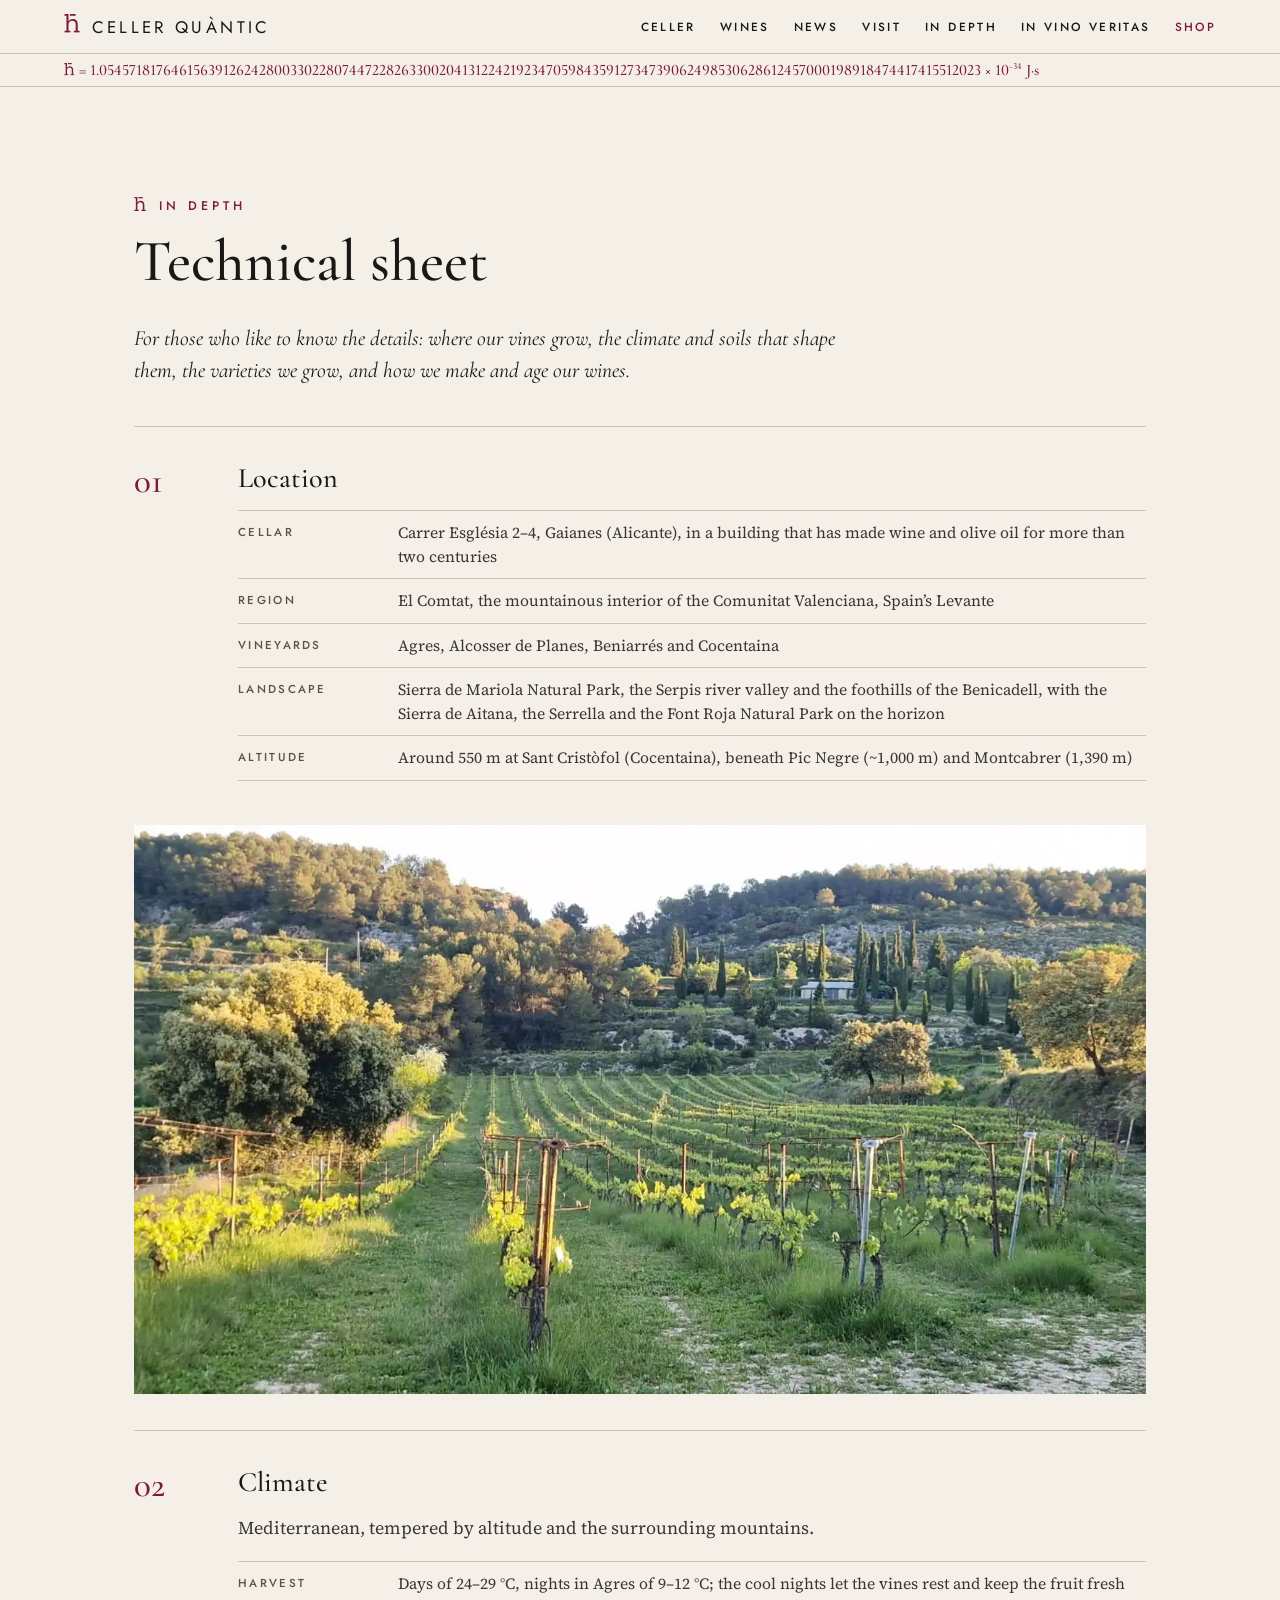
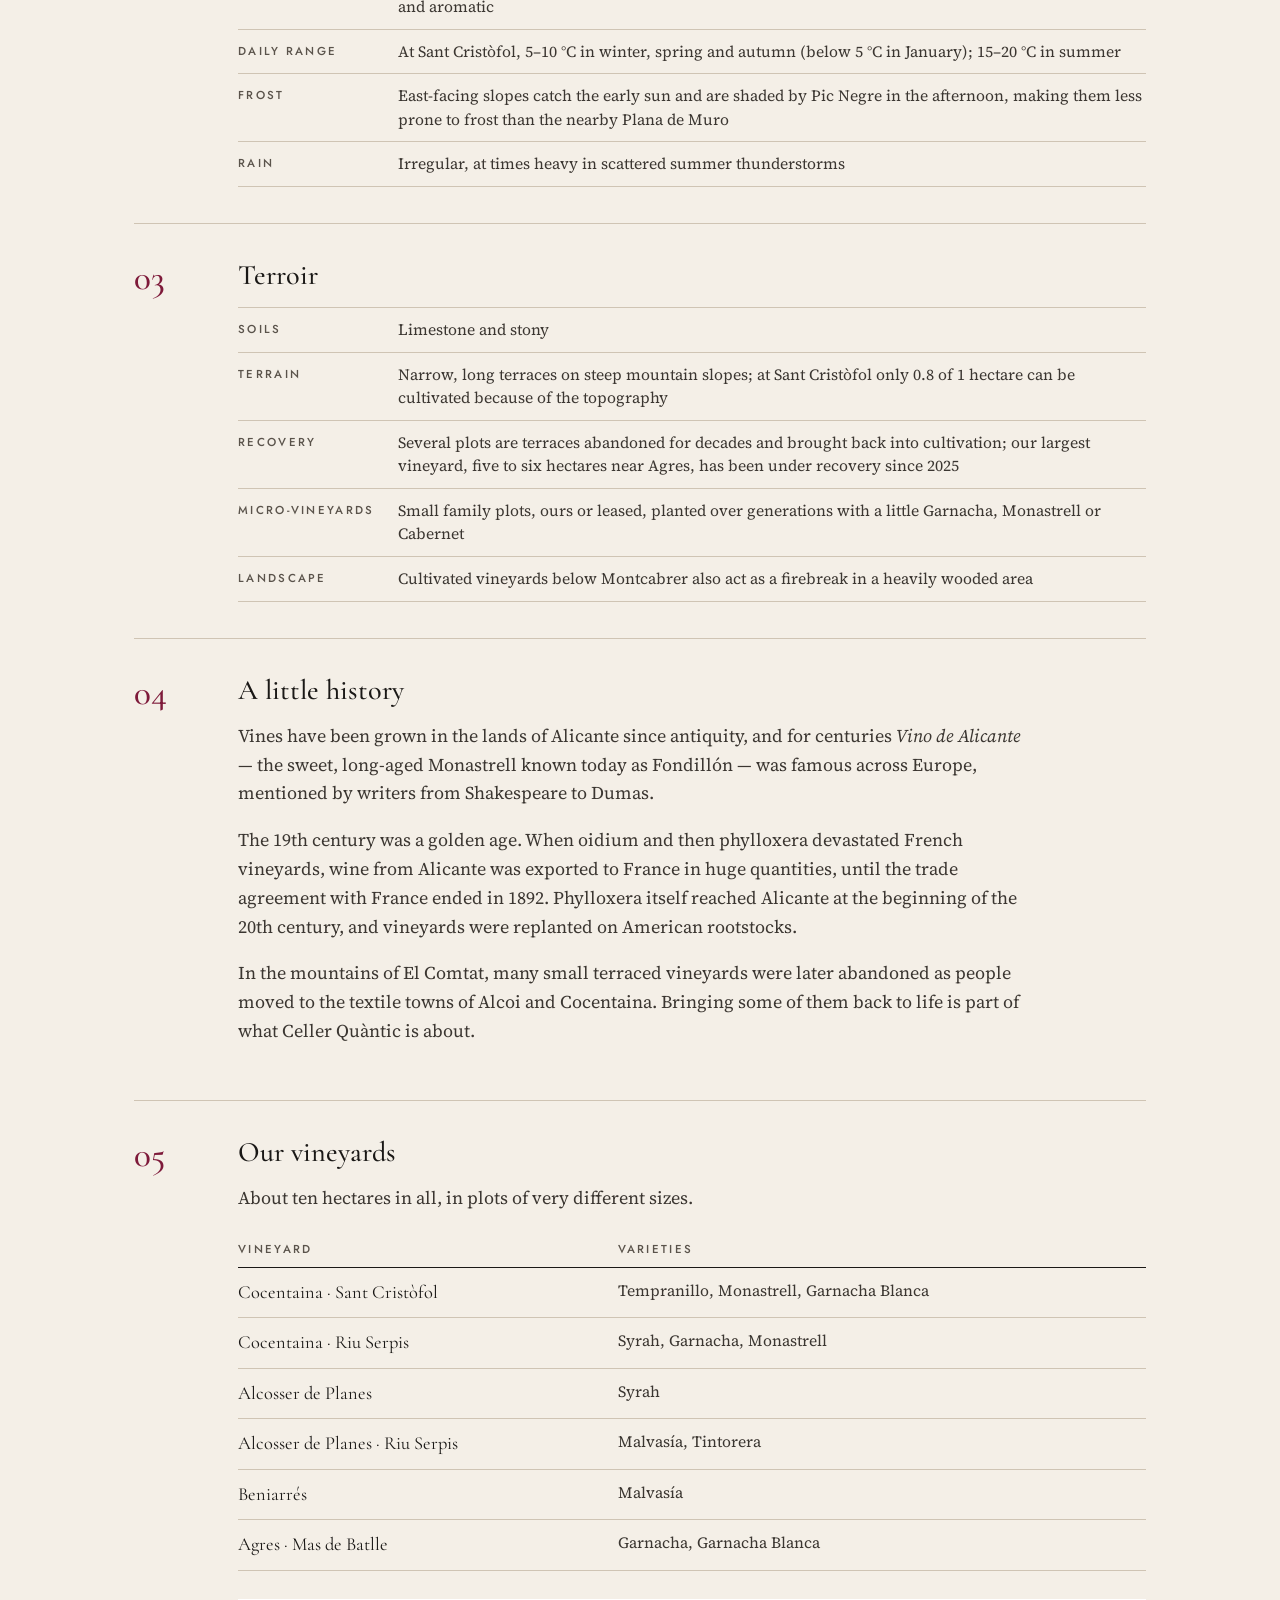
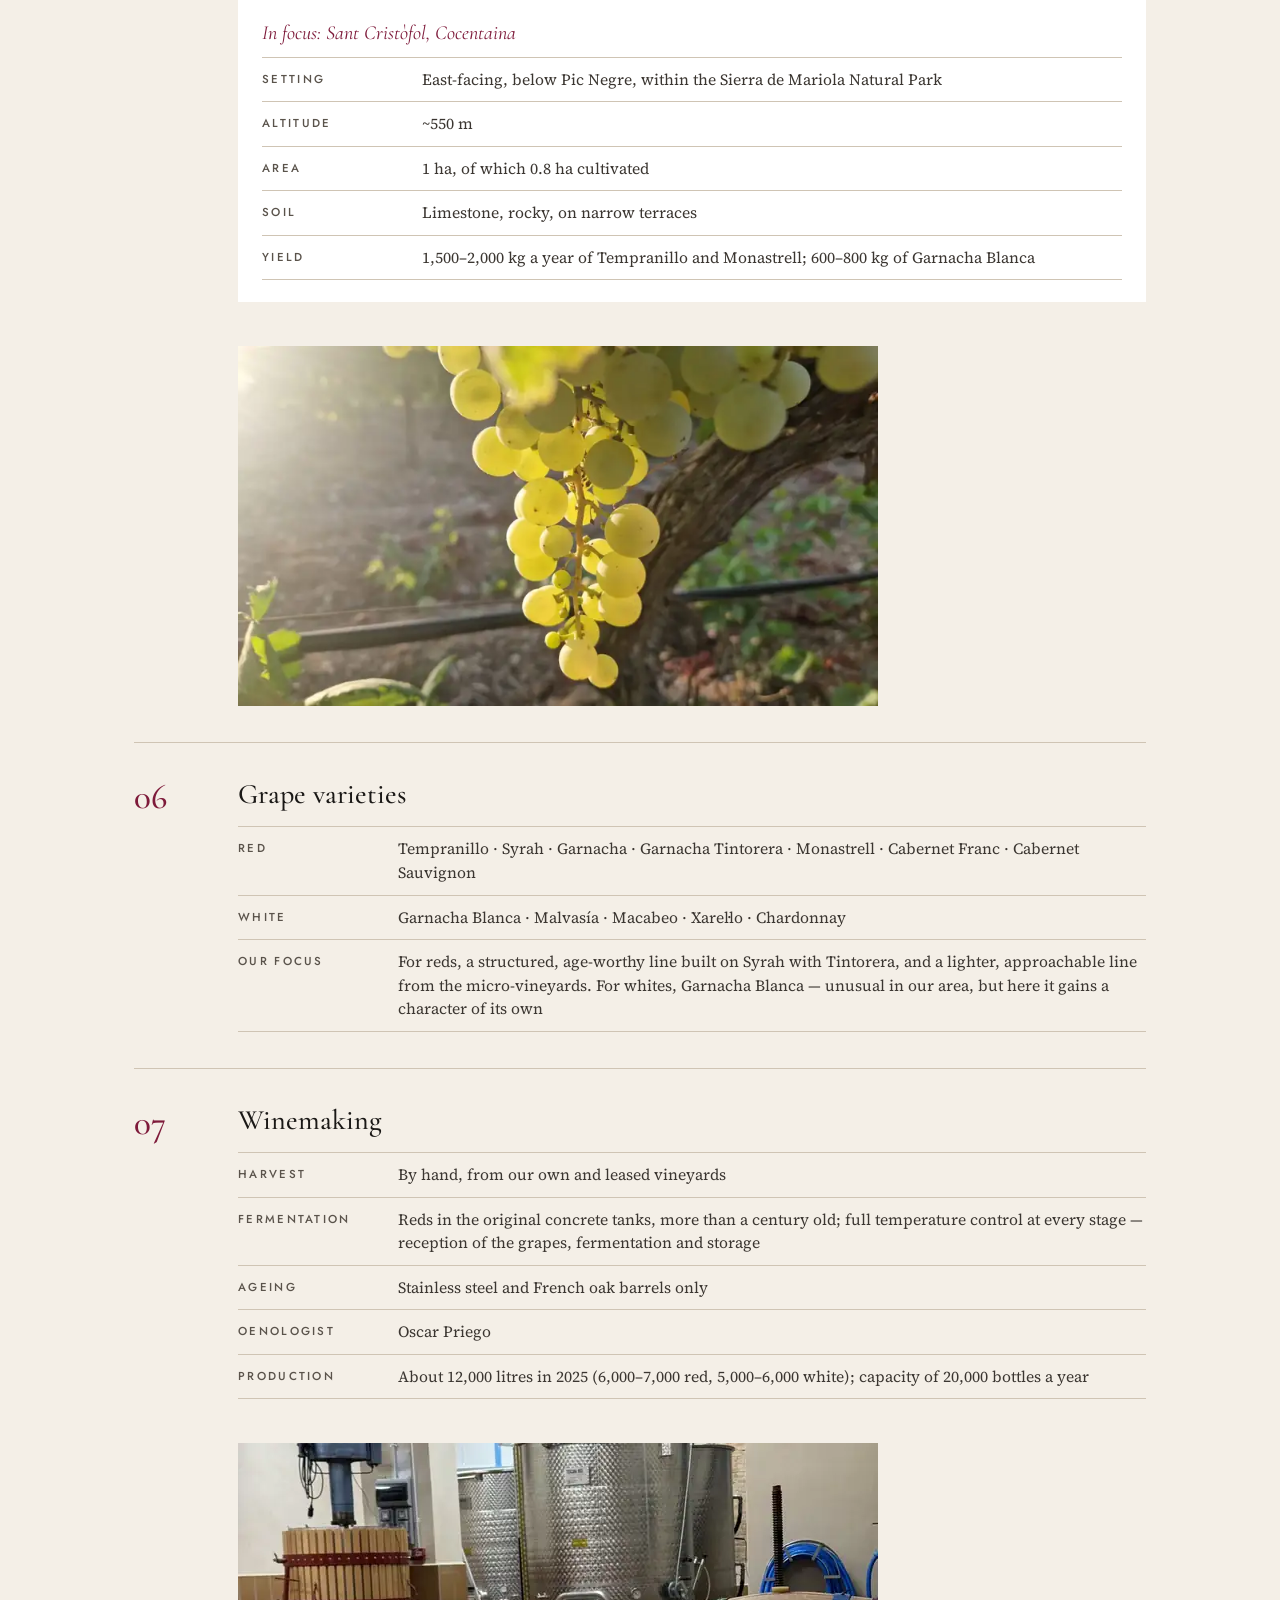
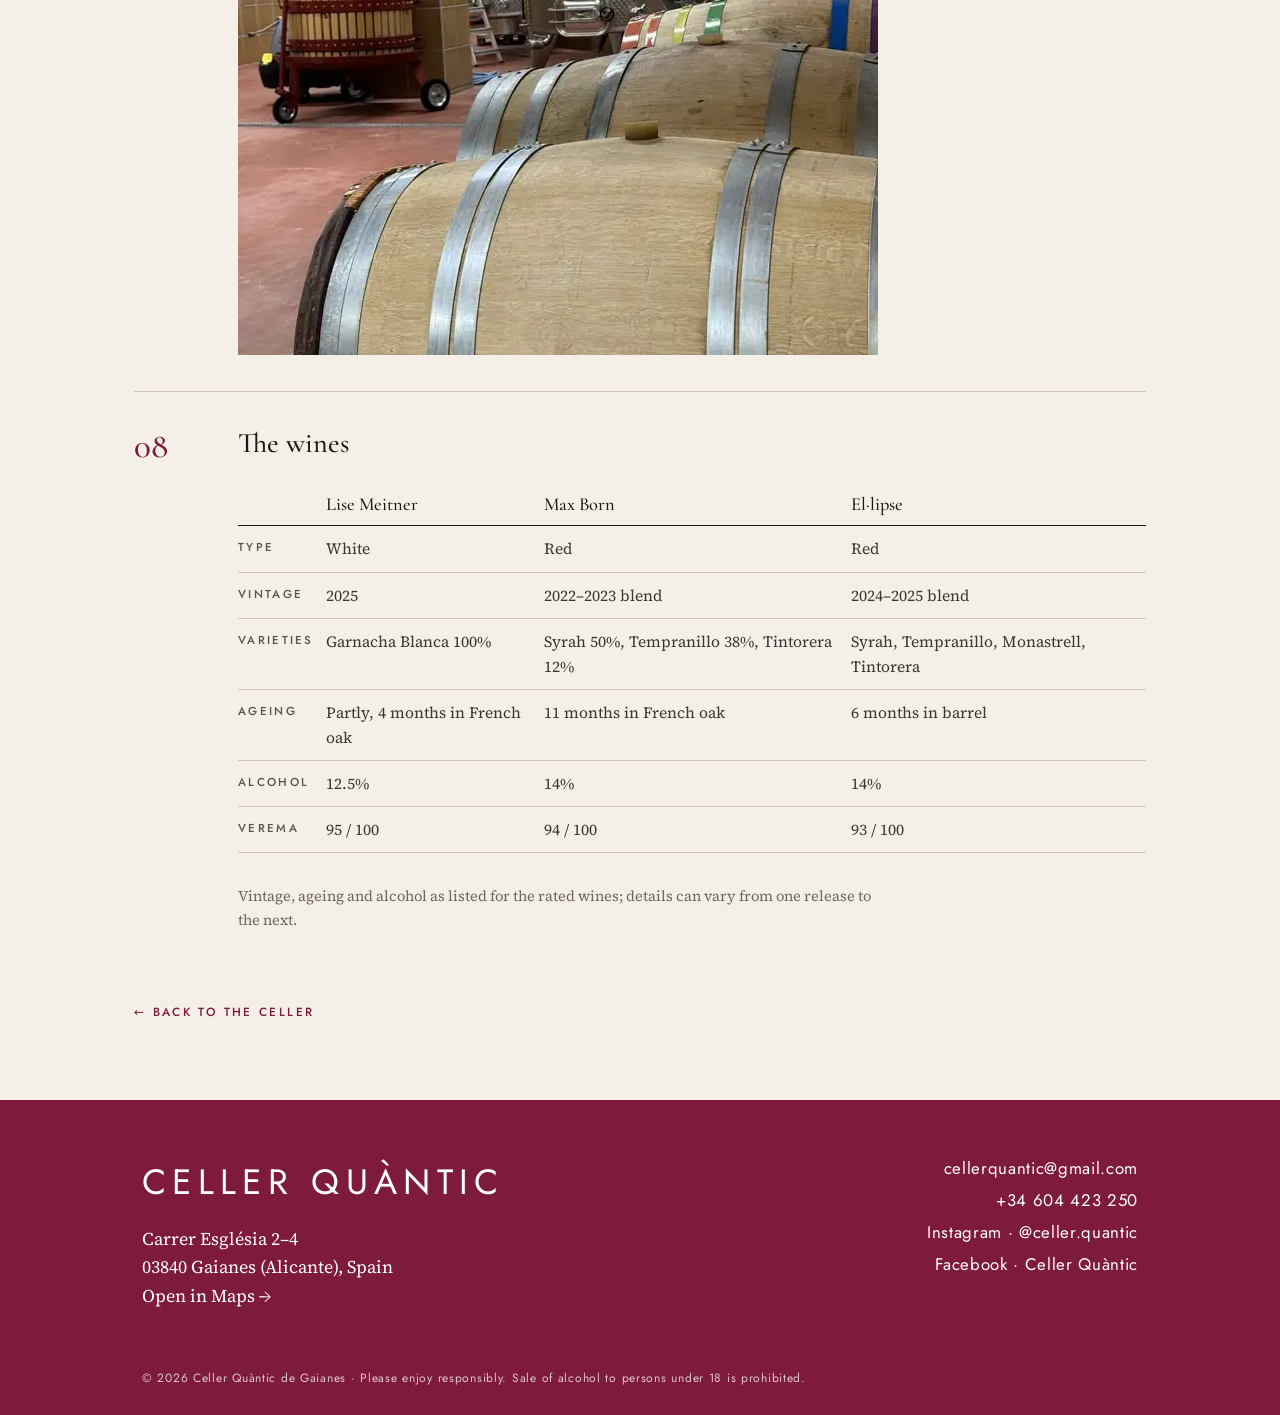
==== indepth.html @ e99b22aa "Add In depth technical sheet page Location, climate, terroir, history, vineyards, grape varieties, w" ====
<!DOCTYPE html>
<html lang="en">
<head>
<meta charset="utf-8">
<meta name="viewport" content="width=device-width, initial-scale=1">
<title>In depth · Celler Quàntic</title>
<meta name="description" content="Technical sheet of Celler Quàntic de Gaianes: location, climate, terroir, history, vineyards, grape varieties, winemaking and wine specifications.">
<meta property="og:title" content="Celler Quàntic · Gaianes">
<meta property="og:description" content="Where good wine meets quantum weirdness.">
<meta property="og:image" content="https://arturekert.github.io/cellerquantic/img/og.jpg">
<link rel="icon" href="data:image/svg+xml,<svg xmlns='http://www.w3.org/2000/svg' viewBox='-4 -4 48 55'><path fill='%237E1A3A' d='m39.55,42.42v4.26h-14.72v-4.26h4.65v-17.24c0-4.91-3.55-8.07-8.65-8.07s-9.43,3.87-9.43,9.1v16.21h4.65v4.26H1.33v-4.26h4.91V4.26H1.33V0h10.01v18.85c2-3.68,5.940-6.58,10.85-6.58,7.36,0,12.46,4.91,12.46,12.33v17.82h4.91Z'/><rect fill='%237E1A3A' x='14.94' width='14.52' height='4.31'/></svg>">
<link rel="preconnect" href="https://fonts.googleapis.com">
<link rel="preconnect" href="https://fonts.gstatic.com" crossorigin>
<link href="https://fonts.googleapis.com/css2?family=Cormorant+Garamond:ital,wght@0,500;1,400&family=Jost:wght@500&family=Source+Serif+4:ital@0;1&display=swap" rel="stylesheet">
<link rel="stylesheet" href="style.css?v=21">
</head>
<body>
<!-- ħ glyph, reused below with <use href="#hbar"> -->
<svg width="0" height="0" style="position:absolute" aria-hidden="true">
  <symbol id="hbar" viewBox="0 0 40 47"><path fill="currentColor" d="m39.55,42.42v4.26h-14.72v-4.26h4.65v-17.24c0-4.91-3.55-8.07-8.65-8.07s-9.43,3.87-9.43,9.1v16.21h4.65v4.26H1.33v-4.26h4.91V4.26H1.33V0h10.01v18.85c2-3.68,5.94-6.58,10.85-6.58,7.36,0,12.46,4.91,12.46,12.33v17.82h4.91Z"/><rect fill="currentColor" x="14.94" width="14.52" height="4.31"/></symbol>
</svg>

<header class="top">
<div class="nav">
  <a href="index.html" class="brand"><svg class="h"><use href="#hbar"/></svg>CELLER QUÀNTIC</a>
  <nav>
    <a href="index.html#celler">Celler</a>
    <a href="index.html#wines" class="m">Wines</a>
    <a href="news.html">News</a>
    <a href="index.html#visit" class="m">Visit</a>
    <a href="indepth.html">In depth</a>
    <a href="invinoveritas.html" class="m">In vino veritas</a>
    <a href="https://cellerquantic.com/en/tienda/" class="shop m">Shop</a>
  </nav>
</div>
<div class="constant" aria-hidden="true"><span class="sym"><svg class="h"><use href="#hbar"/></svg> =&nbsp;</span><span class="digits">1.054571817646156391262428003302280744722826330020413122421923470598435912734739062498530628612457000198918474417415512023</span><span class="unit">&nbsp;× 10<sup>−34</sup> J·s</span></div>
</header>

<main id="top">
  <section class="wrap page-head sheet">
    <p class="eyebrow"><svg class="h"><use href="#hbar"/></svg>In depth</p>
    <h2>Technical sheet</h2>
    <p class="intro">For those who like to know the details: where our vines grow, the climate and soils that shape them, the varieties we grow, and how we make and age our wines.</p>

    <div class="sheet-sec" id="location">
      <p class="sec-no">01</p>
      <div>
        <h3>Location</h3>
        <dl class="spec">
          <dt>Cellar</dt><dd>Carrer Església 2–4, Gaianes (Alicante), in a building that has made wine and olive oil for more than two centuries</dd>
          <dt>Region</dt><dd>El Comtat, the mountainous interior of the Comunitat Valenciana, Spain’s Levante</dd>
          <dt>Vineyards</dt><dd>Agres, Alcosser de Planes, Beniarrés and Cocentaina</dd>
          <dt>Landscape</dt><dd>Sierra de Mariola Natural Park, the Serpis river valley and the foothills of the Benicadell, with the Sierra de Aitana, the Serrella and the Font Roja Natural Park on the horizon</dd>
          <dt>Altitude</dt><dd>Around 550 m at Sant Cristòfol (Cocentaina), beneath Pic Negre (~1,000 m) and Montcabrer (1,390 m)</dd>
        </dl>
      </div>
    </div>
    <figure class="sheet-fig"><img src="img/terraces-1400.webp" srcset="img/terraces-800.webp 800w, img/terraces-1400.webp 1400w" sizes="(max-width:960px) 92vw, 1000px" width="1400" height="787" loading="lazy" decoding="async" alt="Terraced vineyard among holm oaks, pines and cypresses in El Comtat"></figure>

    <div class="sheet-sec" id="climate">
      <p class="sec-no">02</p>
      <div>
        <h3>Climate</h3>
        <p>Mediterranean, tempered by altitude and the surrounding mountains.</p>
        <dl class="spec">
          <dt>Harvest</dt><dd>Days of 24–29 °C, nights in Agres of 9–12 °C; the cool nights let the vines rest and keep the fruit fresh and aromatic</dd>
          <dt>Daily range</dt><dd>At Sant Cristòfol, 5–10 °C in winter, spring and autumn (below 5 °C in January); 15–20 °C in summer</dd>
          <dt>Frost</dt><dd>East-facing slopes catch the early sun and are shaded by Pic Negre in the afternoon, making them less prone to frost than the nearby Plana de Muro</dd>
          <dt>Rain</dt><dd>Irregular, at times heavy in scattered summer thunderstorms</dd>
        </dl>
      </div>
    </div>

    <div class="sheet-sec" id="terroir">
      <p class="sec-no">03</p>
      <div>
        <h3>Terroir</h3>
        <dl class="spec">
          <dt>Soils</dt><dd>Limestone and stony</dd>
          <dt>Terrain</dt><dd>Narrow, long terraces on steep mountain slopes; at Sant Cristòfol only 0.8 of 1 hectare can be cultivated because of the topography</dd>
          <dt>Recovery</dt><dd>Several plots are terraces abandoned for decades and brought back into cultivation; our largest vineyard, five to six hectares near Agres, has been under recovery since 2025</dd>
          <dt>Micro‑vineyards</dt><dd>Small family plots, ours or leased, planted over generations with a little Garnacha, Monastrell or Cabernet</dd>
          <dt>Landscape</dt><dd>Cultivated vineyards below Montcabrer also act as a firebreak in a heavily wooded area</dd>
        </dl>
      </div>
    </div>

    <div class="sheet-sec" id="history">
      <p class="sec-no">04</p>
      <div>
        <h3>A little history</h3>
        <p>Vines have been grown in the lands of Alicante since antiquity, and for centuries <em>Vino de Alicante</em> — the sweet, long‑aged Monastrell known today as Fondillón — was famous across Europe, mentioned by writers from Shakespeare to Dumas.</p>
        <p>The 19th century was a golden age. When oidium and then phylloxera devastated French vineyards, wine from Alicante was exported to France in huge quantities, until the trade agreement with France ended in 1892. Phylloxera itself reached Alicante at the beginning of the 20th century, and vineyards were replanted on American rootstocks.</p>
        <p>In the mountains of El Comtat, many small terraced vineyards were later abandoned as people moved to the textile towns of Alcoi and Cocentaina. Bringing some of them back to life is part of what Celler Quàntic is about.</p>
      </div>
    </div>

    <div class="sheet-sec" id="vineyards">
      <p class="sec-no">05</p>
      <div>
        <h3>Our vineyards</h3>
        <p>About ten hectares in all, in plots of very different sizes.</p>
        <table class="plots">
          <thead><tr><th>Vineyard</th><th>Varieties</th></tr></thead>
          <tbody>
            <tr><td>Cocentaina · Sant Cristòfol</td><td>Tempranillo, Monastrell, Garnacha Blanca</td></tr>
            <tr><td>Cocentaina · Riu Serpis</td><td>Syrah, Garnacha, Monastrell</td></tr>
            <tr><td>Alcosser de Planes</td><td>Syrah</td></tr>
            <tr><td>Alcosser de Planes · Riu Serpis</td><td>Malvasía, Tintorera</td></tr>
            <tr><td>Beniarrés</td><td>Malvasía</td></tr>
            <tr><td>Agres · Mas de Batlle</td><td>Garnacha, Garnacha Blanca</td></tr>
          </tbody>
        </table>
        <div class="plot-card">
          <p class="plot-name">In focus: Sant Cristòfol, Cocentaina</p>
          <dl class="spec">
            <dt>Setting</dt><dd>East‑facing, below Pic Negre, within the Sierra de Mariola Natural Park</dd>
            <dt>Altitude</dt><dd>~550 m</dd>
            <dt>Area</dt><dd>1 ha, of which 0.8 ha cultivated</dd>
            <dt>Soil</dt><dd>Limestone, rocky, on narrow terraces</dd>
            <dt>Yield</dt><dd>1,500–2,000 kg a year of Tempranillo and Monastrell; 600–800 kg of Garnacha Blanca</dd>
          </dl>
        </div>
      </div>
    </div>
    <figure class="sheet-fig narrow"><img src="img/garnacha-1200.webp" srcset="img/garnacha-800.webp 800w, img/garnacha-1200.webp 1200w" sizes="(max-width:960px) 92vw, 640px" width="1200" height="675" loading="lazy" decoding="async" alt="A backlit bunch of Garnacha Blanca grapes on an old vine"></figure>

    <div class="sheet-sec" id="grapes">
      <p class="sec-no">06</p>
      <div>
        <h3>Grape varieties</h3>
        <dl class="spec">
          <dt>Red</dt><dd>Tempranillo · Syrah · Garnacha · Garnacha Tintorera · Monastrell · Cabernet Franc · Cabernet Sauvignon</dd>
          <dt>White</dt><dd>Garnacha Blanca · Malvasía · Macabeo · Xarel·lo · Chardonnay</dd>
          <dt>Our focus</dt><dd>For reds, a structured, age‑worthy line built on Syrah with Tintorera, and a lighter, approachable line from the micro‑vineyards. For whites, Garnacha Blanca — unusual in our area, but here it gains a character of its own</dd>
        </dl>
      </div>
    </div>

    <div class="sheet-sec" id="winemaking">
      <p class="sec-no">07</p>
      <div>
        <h3>Winemaking</h3>
        <dl class="spec">
          <dt>Harvest</dt><dd>By hand, from our own and leased vineyards</dd>
          <dt>Fermentation</dt><dd>Reds in the original concrete tanks, more than a century old; full temperature control at every stage — reception of the grapes, fermentation and storage</dd>
          <dt>Ageing</dt><dd>Stainless steel and French oak barrels only</dd>
          <dt>Oenologist</dt><dd>Oscar Priego</dd>
          <dt>Production</dt><dd>About 12,000 litres in 2025 (6,000–7,000 red, 5,000–6,000 white); capacity of 20,000 bottles a year</dd>
        </dl>
      </div>
    </div>
    <figure class="sheet-fig narrow"><img src="img/barrels-1000.webp" srcset="img/barrels-640.webp 640w, img/barrels-1000.webp 1000w" sizes="(max-width:960px) 92vw, 640px" width="1000" height="800" loading="lazy" decoding="async" alt="French oak barrels, steel tanks and the old basket press in the cellar"></figure>

    <div class="sheet-sec" id="wines">
      <p class="sec-no">08</p>
      <div>
        <h3>The wines</h3>
        <div class="table-wrap">
        <table class="winespec">
          <thead><tr><th></th><th>Lise Meitner</th><th>Max Born</th><th>El·lipse</th></tr></thead>
          <tbody>
            <tr><th>Type</th><td>White</td><td>Red</td><td>Red</td></tr>
            <tr><th>Vintage</th><td>2025</td><td>2022–2023 blend</td><td>2024–2025 blend</td></tr>
            <tr><th>Varieties</th><td>Garnacha Blanca 100%</td><td>Syrah 50%, Tempranillo 38%, Tintorera 12%</td><td>Syrah, Tempranillo, Monastrell, Tintorera</td></tr>
            <tr><th>Ageing</th><td>Partly, 4 months in French oak</td><td>11 months in French oak</td><td>6 months in barrel</td></tr>
            <tr><th>Alcohol</th><td>12.5%</td><td>14%</td><td>14%</td></tr>
            <tr><th>Verema</th><td>95 / 100</td><td>94 / 100</td><td>93 / 100</td></tr>
          </tbody>
        </table>
        </div>
        <p class="note">Vintage, ageing and alcohol as listed for the rated wines; details can vary from one release to the next.</p>
      </div>
    </div>

    <p class="more"><a href="index.html">← Back to the celler</a></p>
  </section>
</main>

<!-- CONTACT band -->
<footer id="contact" class="band">
  <div class="band-inner">
    <div>
      <p class="band-name">CELLER QUÀNTIC</p>
      <p>Carrer Església 2–4<br>03840 Gaianes (Alicante), Spain<br><a href="https://www.google.com/maps/search/?api=1&query=Carrer+Esgl%C3%A9sia+2+03840+Gaianes" target="_blank" rel="noopener">Open in Maps →</a></p>
    </div>
    <div class="band-right">
      <a href="mailto:cellerquantic@gmail.com">cellerquantic@gmail.com</a>
      <a href="tel:+34604423250">+34 604 423 250</a>
      <a href="https://www.instagram.com/celler.quantic/" target="_blank" rel="noopener">Instagram · @celler.quantic</a>
      <a href="https://www.facebook.com/people/Celler-Quantic/pfbid0MSVZubcacsqLArTwx1LvHVxtGXaPnpYdWrNw7Td5re9UEj4fRPdoDJPx1XbJZ3qLl/" target="_blank" rel="noopener">Facebook · Celler Quàntic</a>
    </div>
  </div>
  <p class="small">© 2026 Celler Quàntic de Gaianes · Please enjoy responsibly. Sale of alcohol to persons under 18 is prohibited.</p>
</footer>

</body>
</html>
---- style.css ----
/* Celler Quàntic — styles adapted from the ħ wine promo brochure */
:root{
  --paper:#F4EFE7;
  --white:#FFFFFF;
  --ink:#1A1816;
  --text:#3B3631;
  --muted:#5A534B;
  --faint:#6E665D;
  --line:#CFC4B4;
  --accent:#7E1A3A;
  --accent-dk:#5A1129;
  --blue:#2B5F8A;
  --dark:#2A1E1B;
  --dark-text:#C9C0B4;
  --cream:#F4EFE7;
  --pink:#E2A9BC;
  --display:"Cormorant Garamond", Georgia, serif;
  --caps:"Jost", system-ui, sans-serif;
  --body:"Source Serif 4", Georgia, serif;
  --max:1140px;
  --pad:clamp(20px,5vw,72px);
}
*{box-sizing:border-box}
html{scroll-behavior:smooth;scroll-padding-top:96px}
body{margin:0;background:var(--paper);color:var(--ink);font:400 18px/1.6 var(--body);-webkit-font-smoothing:antialiased}
img{display:block;width:100%;height:auto}
a{color:var(--accent);text-decoration:none}
a:hover{color:var(--accent-dk)}
h1,h2,h3,h4{font-family:var(--display);font-weight:500;line-height:1.08;margin:0 0 .5em;text-wrap:balance}
h2{font-size:clamp(2.2rem,4.6vw,3.75rem)}
h3{font-size:clamp(1.6rem,2.6vw,2.4rem)}
h4{font-size:1.4rem}
p{margin:0 0 1em;text-wrap:pretty;color:var(--text)}
.center{text-align:center}
.wrap{max-width:var(--max);margin-left:auto;margin-right:auto;padding-left:var(--pad);padding-right:var(--pad)}
section{padding:clamp(64px,9vw,110px) 0}
section#celler{padding-top:0}

/* ħ glyph */
svg.h{display:inline-block;width:.66em;height:.78em;vertical-align:baseline;overflow:visible}
.eyebrow{font:500 .78rem/1 var(--caps);letter-spacing:.32em;text-transform:uppercase;color:var(--accent);margin-bottom:1.4em}
.eyebrow svg.h{font-size:1.45em;margin-right:.7em;vertical-align:-.05em}
.eyebrow.pink{color:var(--pink)}

/* header */
.top{position:sticky;top:0;z-index:10;background:rgba(244,239,231,.95);backdrop-filter:blur(8px)}
.nav{display:flex;justify-content:space-between;align-items:center;padding:14px var(--pad);border-bottom:1px solid var(--line)}
.brand{font:400 1.05rem var(--caps);letter-spacing:.2em;color:var(--ink);display:flex;align-items:baseline;gap:.7em}
.brand svg.h{color:var(--accent);font-size:1.5rem}
.nav nav{display:flex;gap:24px}
.nav nav a{font:500 .74rem var(--caps);letter-spacing:.2em;text-transform:uppercase;color:var(--ink)}
.nav nav a:hover,.nav nav a.shop{color:var(--accent)}
.constant{display:flex;align-items:baseline;white-space:nowrap;font:500 1rem/1 var(--display);font-variant-numeric:lining-nums;color:var(--accent);
  border-bottom:1px solid var(--line);padding:8px var(--pad)}
.constant .digits{flex:0 1 auto;min-width:0;overflow:hidden;text-overflow:ellipsis}
.constant .sym,.constant .unit{flex:none}
.constant sup{font-size:.6em}

/* hero */
.hero{position:relative;height:min(84vh,780px);min-height:480px;padding:0;overflow:hidden;background:#5b6b3a center/cover no-repeat}
.hero img{position:absolute;inset:0;width:100%;height:100%;object-fit:cover;object-position:50% 45%}
.hero::after{content:"";position:absolute;inset:0;background:linear-gradient(180deg,rgba(26,24,22,0) 35%,rgba(26,24,22,.62)),linear-gradient(90deg,rgba(26,24,22,.35),rgba(26,24,22,0) 55%)}
.hero-text{position:absolute;z-index:1;left:0;right:0;bottom:0;max-width:var(--max);margin:0 auto;padding:0 var(--pad) clamp(40px,8vh,80px)}
.kicker{font:500 .78rem/1 var(--caps);letter-spacing:.34em;text-transform:uppercase;color:rgba(255,255,255,.85);margin:0 0 1.2em}
.hero h1{font:500 clamp(2.4rem,5.6vw,4.4rem)/1.05 var(--display);color:#fff;margin:0 0 .45em}
.hero h1 em{font-weight:400;color:#F3D9C4}
.lede{font-size:1.08rem;max-width:32em;margin:0;color:rgba(255,255,255,.92)}

.more{margin:20px 0 0;font:500 .74rem var(--caps);letter-spacing:.2em;text-transform:uppercase}

/* sub-pages */
.page-head{padding-bottom:clamp(48px,7vw,80px)}
.page-head .intro{font:italic 400 1.35rem/1.45 var(--display);color:var(--ink);max-width:34em}
.stories{list-style:none;margin:40px 0 0;padding:0;columns:2 340px;column-gap:56px}
.stories li{break-inside:avoid;padding:22px 0 18px;border-top:1px solid var(--line)}
.stories .tag{font:500 .7rem var(--caps);letter-spacing:.24em;text-transform:uppercase;color:var(--accent);margin:0 0 .6em}
.stories h3{font-size:1.55rem;margin:0 0 .35em}
.stories p{font-size:1rem;margin:0 0 .6em}
.stories .src{font-size:.85rem;color:var(--faint)}
.quote-band{margin:56px 0 0;text-align:center;font:italic 400 clamp(1.4rem,2.6vw,2rem)/1.35 var(--display);color:var(--accent)}
.quote-band span{display:block;margin-top:.5em;font:500 .7rem var(--caps);font-style:normal;letter-spacing:.22em;text-transform:uppercase;color:var(--faint)}

/* technical sheet */
.sheet-sec{display:grid;grid-template-columns:5rem minmax(0,1fr);gap:24px;padding:36px 0;border-top:1px solid var(--line)}
.sheet-sec:first-of-type{margin-top:40px}
.sec-no{font:500 2.2rem/1 var(--display);color:var(--accent);margin:0}
.sheet-sec h3{font-size:clamp(1.5rem,2.2vw,2rem);margin:0 0 .6em}
.sheet-sec p{max-width:44em}
.spec{display:grid;grid-template-columns:10rem minmax(0,1fr);margin:0;border-top:1px solid var(--line)}
.spec dt,.spec dd{margin:0;padding:10px 0;border-bottom:1px solid var(--line);font-size:.98rem;line-height:1.5}
.spec dt{font:500 .72rem/2 var(--caps);letter-spacing:.2em;text-transform:uppercase;color:var(--muted);padding-right:16px}
.spec dd{color:var(--text)}
.sheet-fig{margin:8px 0 36px}
.sheet-fig img{width:100%;height:auto}
.sheet-fig.narrow{max-width:640px;margin-left:calc(5rem + 24px)}
.plots,.winespec{width:100%;border-collapse:collapse;font-size:.98rem;margin:8px 0 0}
.plots th,.winespec thead th{font:500 .72rem var(--caps);letter-spacing:.2em;text-transform:uppercase;color:var(--muted);text-align:left;padding:10px 12px 10px 0;border-bottom:1px solid var(--ink)}
.plots td,.winespec td,.winespec tbody th{padding:10px 12px 10px 0;border-bottom:1px solid var(--line);vertical-align:top;color:var(--text)}
.plots td:first-child{font-family:var(--display);font-size:1.15rem;color:var(--ink)}
.winespec tbody th{font:500 .72rem/2 var(--caps);letter-spacing:.2em;text-transform:uppercase;color:var(--muted);text-align:left;white-space:nowrap}
.winespec thead th{font:500 1.15rem var(--display);letter-spacing:0;text-transform:none;color:var(--ink)}
.table-wrap{overflow-x:auto}
.plot-card{margin-top:28px;background:var(--white);padding:22px 24px}
.plot-name{font:italic 400 1.25rem var(--display);color:var(--accent);margin:0 0 12px}

/* land */
.cols{display:grid;grid-template-columns:1fr 1fr;gap:48px;margin:6px 0 0}

/* celler */
.facts{display:grid;grid-template-columns:.8fr 1.75fr 1fr;gap:40px;margin:36px 0 0;padding:26px 0;border-top:1px solid var(--line);border-bottom:1px solid var(--line)}
.facts strong{display:block;font:500 1.6rem/1.2 var(--display)}
.facts .num{font-size:2.7rem;line-height:1;color:var(--accent)}
.facts span{display:block;margin-top:8px;font:400 .74rem var(--caps);letter-spacing:.2em;text-transform:uppercase;color:var(--muted)}

/* wines */
.wines{padding-top:0}
.fade{position:relative;height:min(52vh,520px);overflow:hidden;margin-bottom:24px}
.fade{background:#cdbf9f}
.fade img{height:100%;object-fit:cover;object-position:50% 30%}
.fade::after{content:"";position:absolute;left:0;right:0;bottom:0;height:50%;background:linear-gradient(to bottom,rgba(244,239,231,0),rgba(244,239,231,.55) 55%,var(--paper))}
.sub{font-style:italic;color:var(--muted);max-width:36em;margin:0 auto}
.grid3{display:grid;grid-template-columns:repeat(3,minmax(0,1fr));gap:24px;margin-top:48px}
.wine{background:var(--white);padding:36px 28px 32px;text-align:center;display:flex;flex-direction:column;align-items:center}
.wine img{width:auto;height:min(400px,60vw);max-width:100%;object-fit:contain;margin-bottom:24px}
.kind{font:500 .74rem var(--caps);letter-spacing:.3em;text-transform:uppercase;color:var(--muted);margin:0 0 .5em}
.wine h3{font:500 1.15rem var(--caps);letter-spacing:.18em;text-transform:uppercase;margin:0 0 .6em;color:var(--ink)}
.wine h3.blue{color:var(--blue)}
.wine h3.wine-red{color:var(--accent)}
.score{margin:0 0 .1em}
.score a{color:var(--accent)}
.score strong{font:500 2.6rem/1 var(--display)}
.score span{font:500 .7rem var(--caps);letter-spacing:.16em;text-transform:uppercase;margin-left:.4em}
.vintage{font:italic .95rem var(--body);color:var(--muted);margin-bottom:1.1em}
.wine p:last-child{font-size:1rem;margin:0}
.note{font-size:.92rem;color:var(--faint);margin-top:32px}

/* label — dark */
.dark{background:var(--dark);color:var(--cream)}
.dark h2,.dark h3{color:var(--cream)}
.dark p,.dark figcaption{color:var(--dark-text)}
.label-grid{display:grid;grid-template-columns:minmax(0,1fr) minmax(0,1.05fr);gap:clamp(40px,6vw,88px);align-items:center}
.label-fig{margin:0;max-width:460px}
.label-fig img{display:block;width:100%;height:auto}
.label-text .bigh{display:block;width:clamp(70px,8vw,104px);height:clamp(82px,9.4vw,122px);color:var(--pink);margin-bottom:28px}
.label-text h2,.label-text h3{font-size:clamp(1.5rem,2.2vw,2rem);line-height:1.15;color:var(--cream)}
.label-text h2{margin-bottom:.6em}
.label-text h3{margin-top:1.4em}
.label-text p{max-width:34em}

/* team */
.grid4{display:grid;grid-template-columns:repeat(4,1fr);gap:36px;margin-top:48px}
.grid4 h4{margin-bottom:.4em}
.grid4 p{font-size:.95rem;color:var(--muted)}
.grid4 blockquote{margin:0;font:italic 1.2rem/1.4 var(--display);color:var(--ink)}

/* visit */
.visit{padding:0;background:var(--white)}
.visit-img{max-width:var(--max);margin:0 auto;padding:clamp(48px,6vw,88px) var(--pad) 0}
.visit-img img{width:100%;height:auto;aspect-ratio:16/9}
.visit-text{max-width:var(--max);margin:0 auto;padding:clamp(32px,4vw,48px) var(--pad) clamp(48px,6vw,88px)}
.visit-text p:last-child{font-size:1.05rem;max-width:36em;margin:0}
.visit-lede{font:italic 400 1.35rem/1.45 var(--display);color:var(--ink);max-width:28em}

/* news */
.press{list-style:none;margin:32px 0 0;padding:0;border-top:1px solid var(--line)}
.press li{display:grid;grid-template-columns:6.5em 1fr auto;gap:20px;align-items:baseline;padding:14px 0;border-bottom:1px solid var(--line);font-size:1rem;color:var(--text)}
.press time{font:500 .72rem var(--caps);letter-spacing:.16em;text-transform:uppercase;color:var(--faint)}
.press b{font-weight:400;font-style:italic}
.press a{border-bottom:1px solid rgba(126,26,58,.25)}
.press a:hover{border-bottom-color:currentColor}
.press span{font:500 .66rem var(--caps);letter-spacing:.14em;color:var(--faint)}

/* contact band */
.band{background:var(--accent);color:#fff;padding:56px var(--pad) 28px}
.band-inner{max-width:calc(var(--max) - 2*72px);margin:0 auto;display:flex;justify-content:space-between;gap:48px;flex-wrap:wrap}
.band p{color:#fff}
.band a{color:#fff}
.band a:hover{color:var(--cream);text-decoration:underline}
.band-name{font:400 clamp(1.5rem,3vw,2.2rem) var(--caps);letter-spacing:.18em;margin-bottom:.5em}
.band-right{display:flex;flex-direction:column;align-items:flex-end;gap:8px;font:400 1.05rem var(--caps);letter-spacing:.04em}
.band .small{max-width:calc(var(--max) - 2*72px);margin:40px auto 0;font:400 .75rem var(--caps);letter-spacing:.06em;opacity:.75}

/* responsive */
@media (max-width:960px){
  .sheet-sec{grid-template-columns:minmax(0,1fr);gap:8px}
  .sheet-fig.narrow{margin-left:0}
  .visit-img{padding:0}
  .hero{height:auto;min-height:0;background:var(--ink) !important}
  .hero img{position:relative;inset:auto;height:auto;aspect-ratio:1448/1086;object-position:50% 50%}
  .hero::after{display:none}
  .hero-text{position:relative;padding:28px var(--pad) 36px}
  .nav nav a:not(.m){display:none}
  .cols,.label-grid{grid-template-columns:1fr;gap:24px}
  .label-fig{margin-bottom:12px}
  .label-text .bigh{display:none}
  .facts{grid-template-columns:1fr;gap:20px}
  .grid3{grid-template-columns:1fr;max-width:460px;margin-left:auto;margin-right:auto}
  .wine img{height:340px}
  .grid4{grid-template-columns:1fr 1fr}
  .band-right{align-items:flex-start}
}
@media (max-width:560px){
  .spec{grid-template-columns:1fr}
  .spec dt{border-bottom:0;padding-bottom:0}
  .winespec{min-width:520px}
  .plot-card{padding:16px}
    .brand{font-size:.85rem;letter-spacing:.14em}
  .nav nav{gap:14px}
  .nav nav a[href="index.html#visit"],.nav nav a[href="index.html#wines"]{display:none}
  .nav nav a,.brand{white-space:nowrap}
  .nav nav a{letter-spacing:.14em}
  .grid4{grid-template-columns:1fr}
    .press li{grid-template-columns:1fr auto;gap:4px 12px}
  .press time{grid-column:1/-1}
}
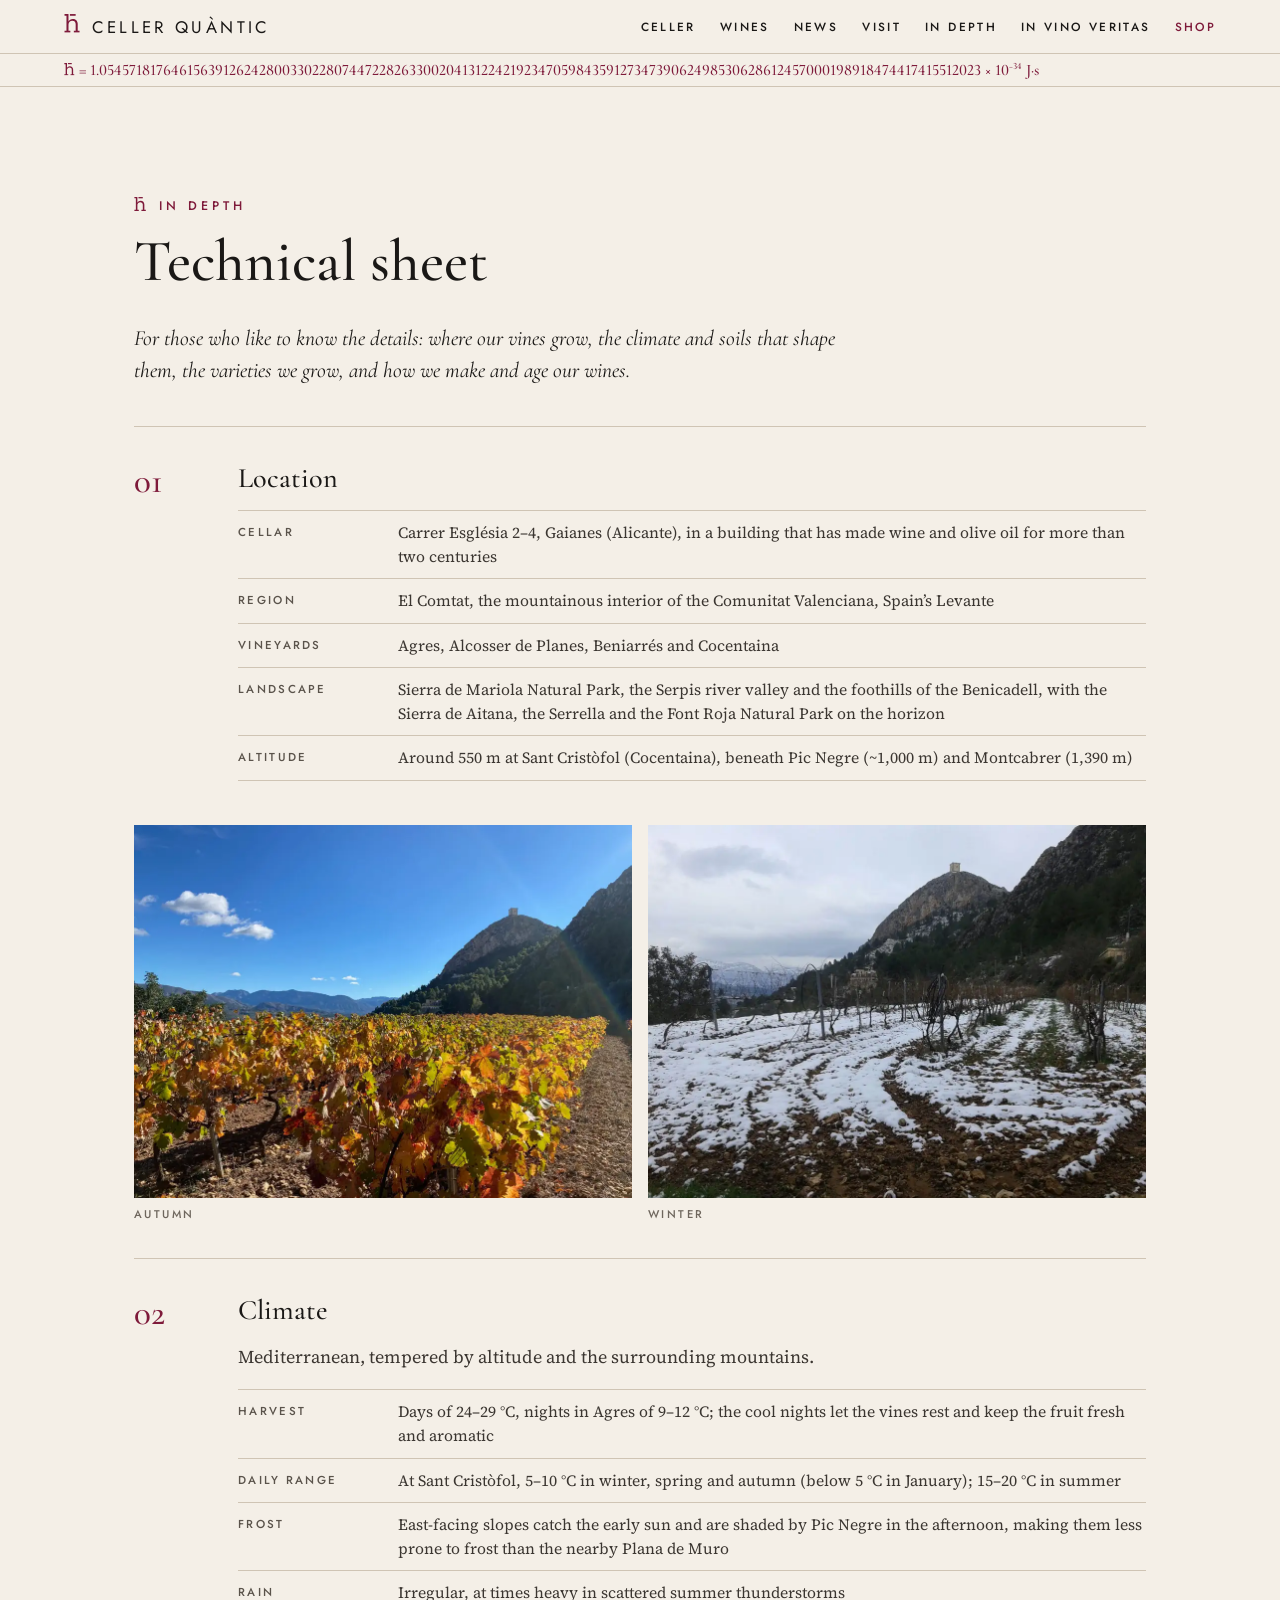
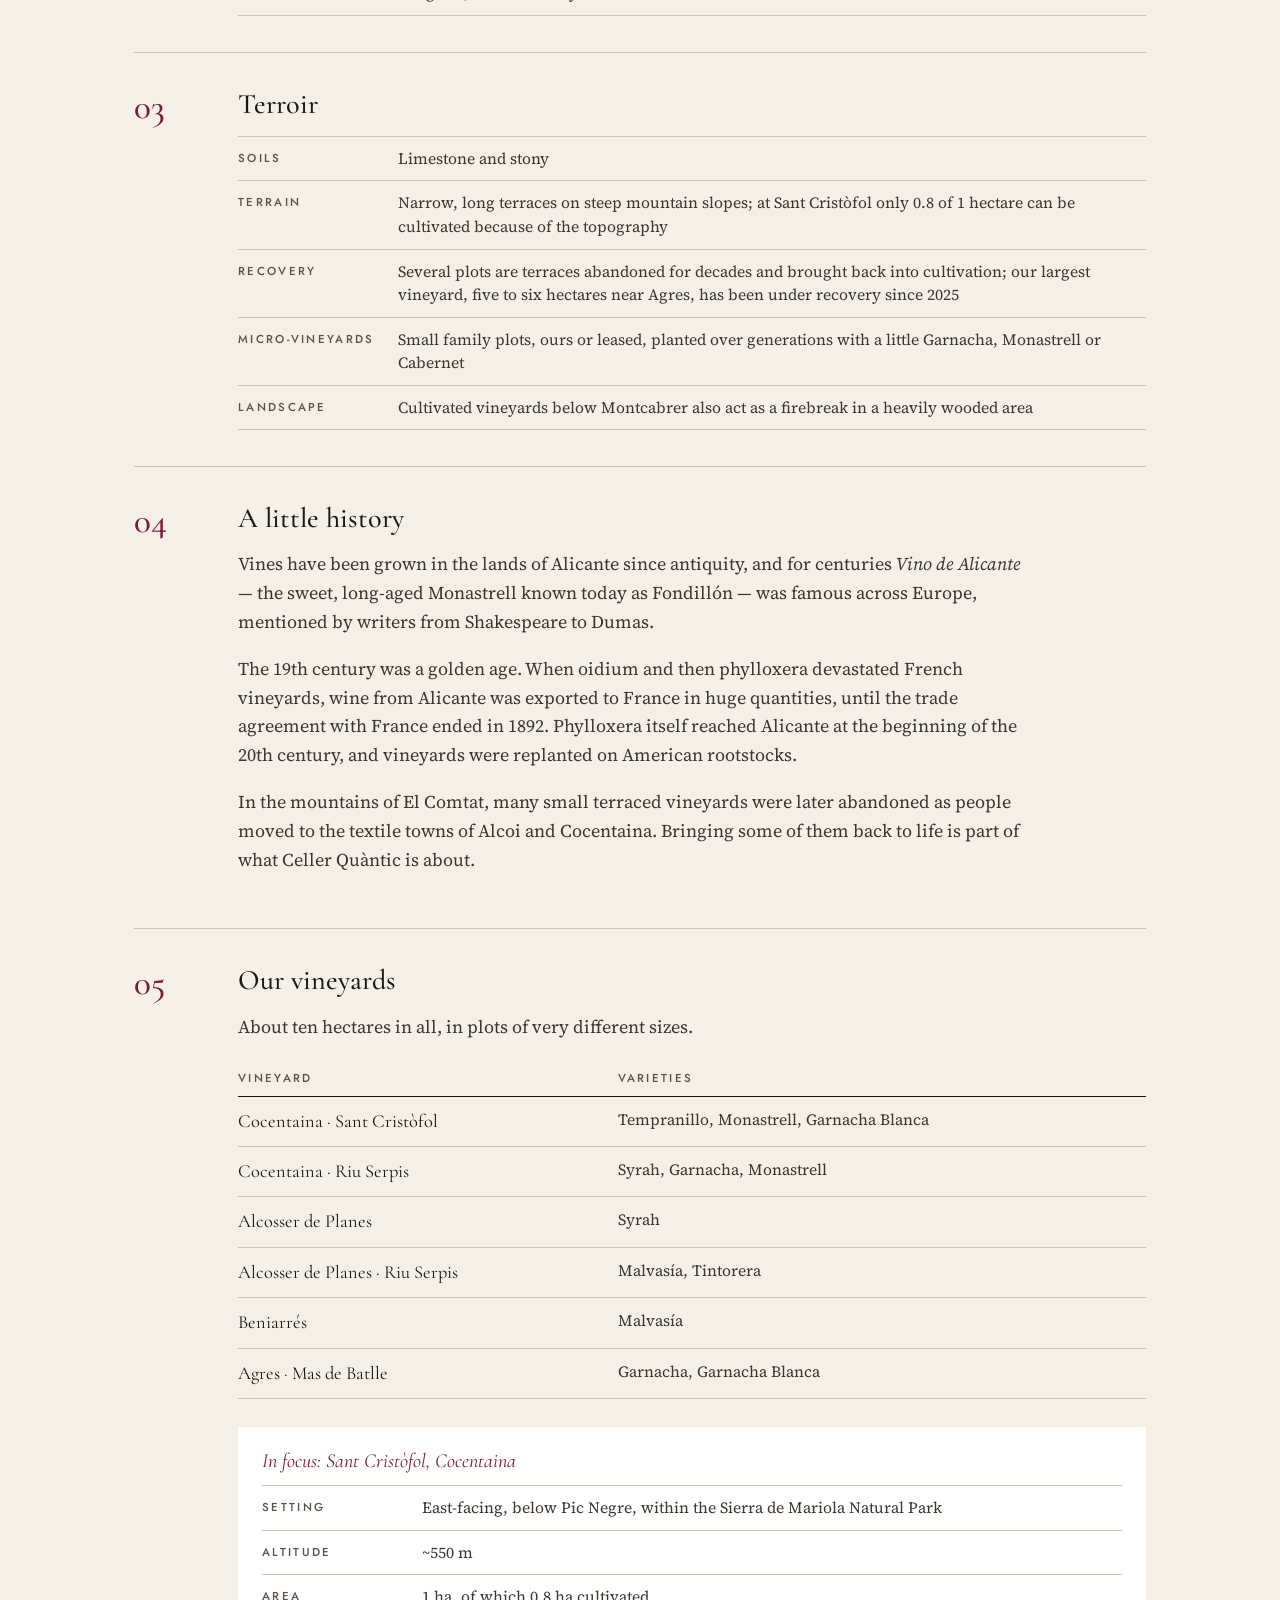
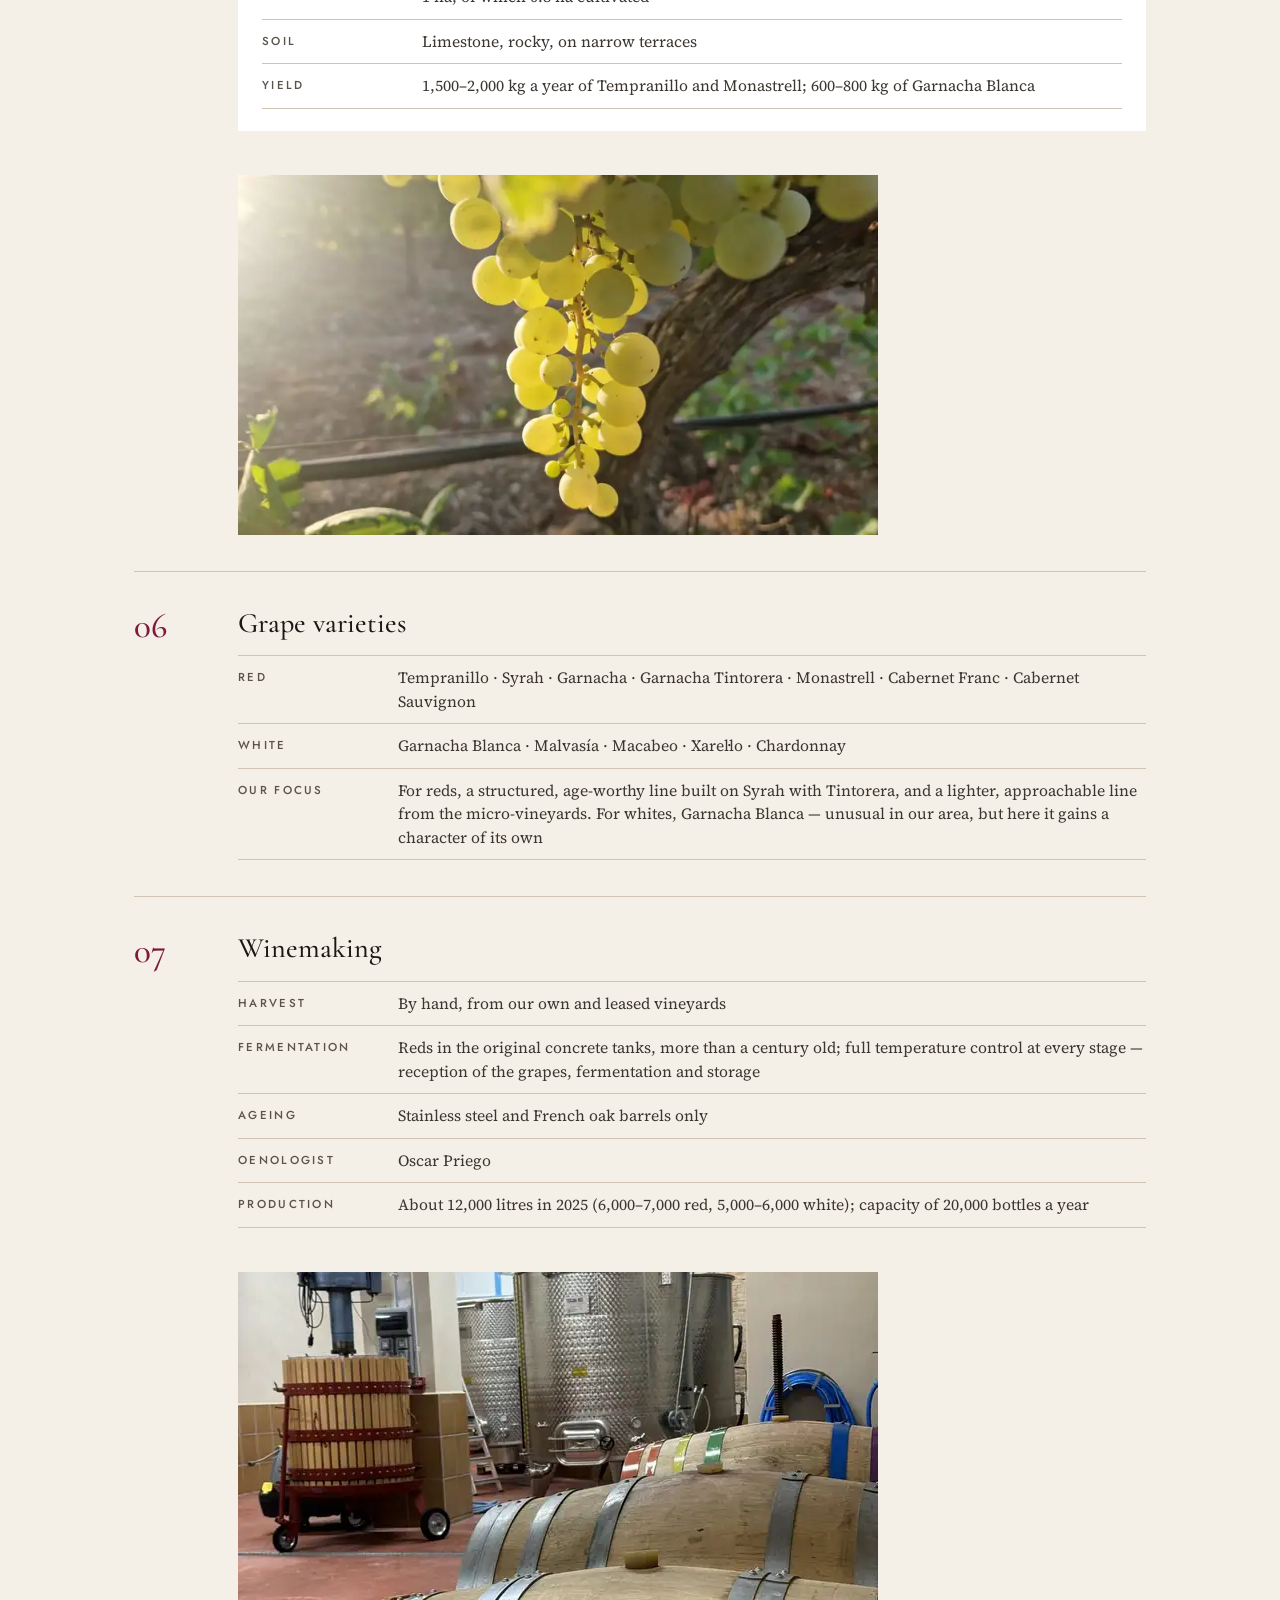
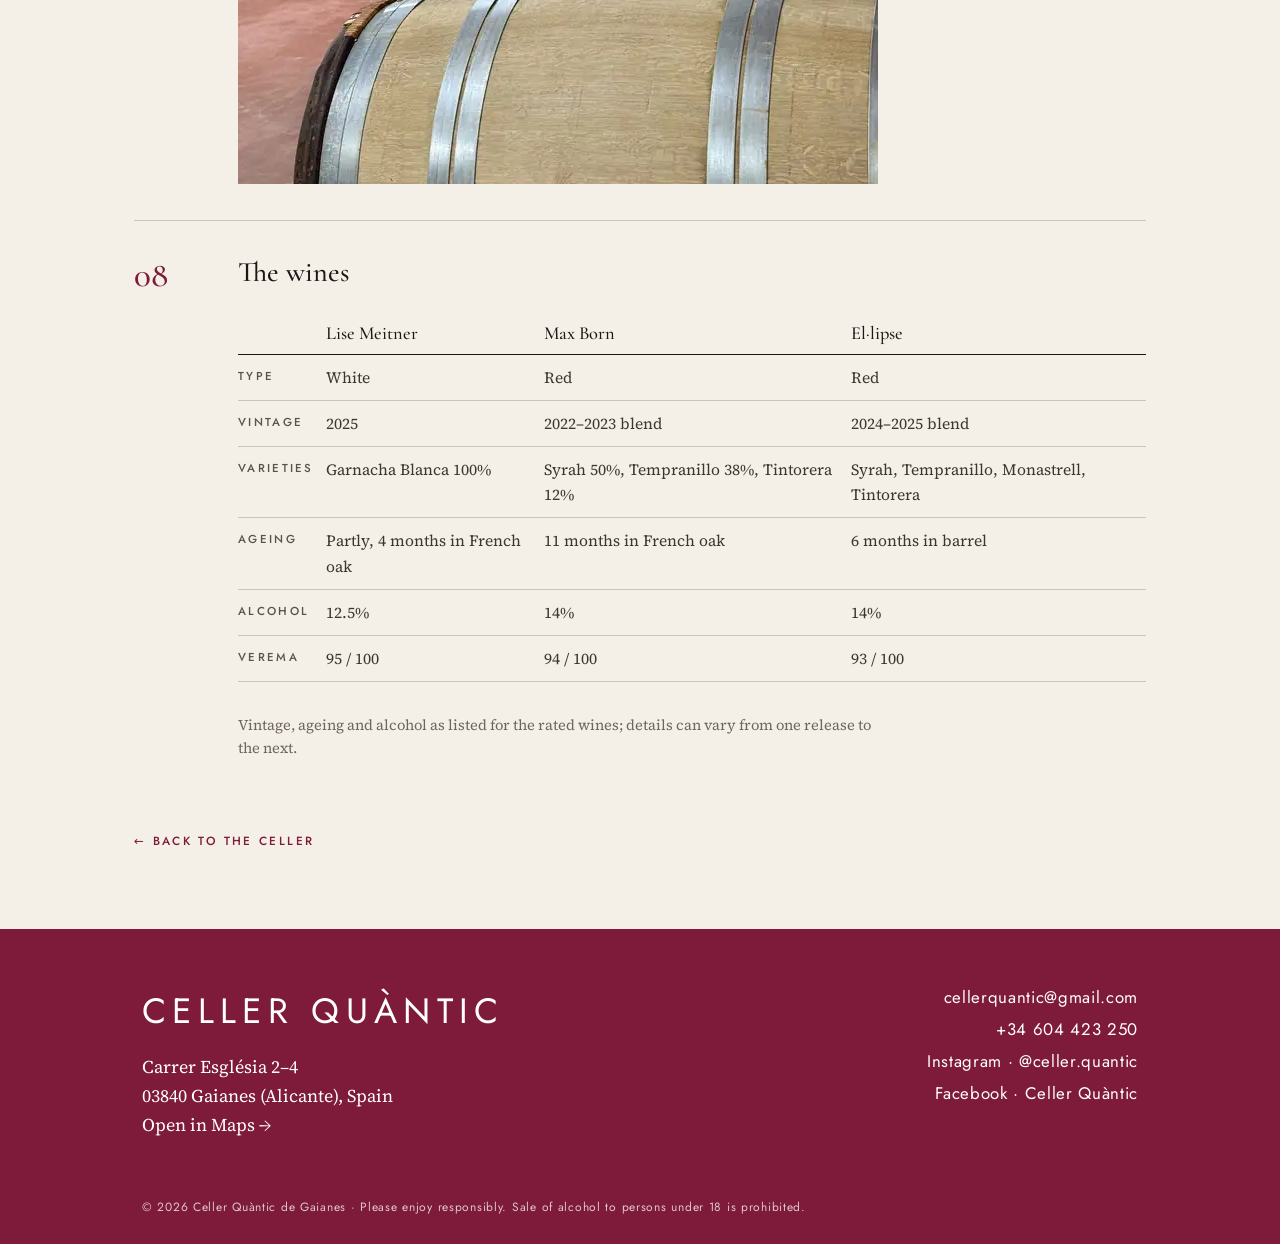
==== commit f5643e16: "In depth: autumn and winter vineyard photos side by side Co-Authored-By: Claude Opus 5.5 <noreply@an" ====
--- a/indepth.html
+++ b/indepth.html
@@ -12,7 +12,7 @@
 <link rel="preconnect" href="https://fonts.googleapis.com">
 <link rel="preconnect" href="https://fonts.gstatic.com" crossorigin>
 <link href="https://fonts.googleapis.com/css2?family=Cormorant+Garamond:ital,wght@0,500;1,400&family=Jost:wght@500&family=Source+Serif+4:ital@0;1&display=swap" rel="stylesheet">
-<link rel="stylesheet" href="style.css?v=21">
+<link rel="stylesheet" href="style.css?v=22">
 </head>
 <body>
 <!-- ħ glyph, reused below with <use href="#hbar"> -->
@@ -55,7 +55,7 @@
         </dl>
       </div>
     </div>
-    <figure class="sheet-fig"><img src="img/terraces-1400.webp" srcset="img/terraces-800.webp 800w, img/terraces-1400.webp 1400w" sizes="(max-width:960px) 92vw, 1000px" width="1400" height="787" loading="lazy" decoding="async" alt="Terraced vineyard among holm oaks, pines and cypresses in El Comtat"></figure>
+    <div class="sheet-pair"><figure><img src="img/season-autumn-1000.webp" srcset="img/season-autumn-600.webp 600w, img/season-autumn-1000.webp 1000w" sizes="(max-width:560px) 92vw, 50vw" width="1000" height="750" loading="lazy" decoding="async" alt="Vines in autumn colours below a rocky peak crowned by a castle tower, with mountains in the distance"><figcaption>Autumn</figcaption></figure><figure><img src="img/season-winter-1000.webp" srcset="img/season-winter-600.webp 600w, img/season-winter-1000.webp 1000w" sizes="(max-width:560px) 92vw, 50vw" width="1000" height="750" loading="lazy" decoding="async" alt="The same vineyard in winter, the rows dusted with snow beneath the castle on the peak"><figcaption>Winter</figcaption></figure></div>
 
     <div class="sheet-sec" id="climate">
       <p class="sec-no">02</p>
--- a/style.css
+++ b/style.css
@@ -91,6 +91,10 @@
 .spec dt{font:500 .72rem/2 var(--caps);letter-spacing:.2em;text-transform:uppercase;color:var(--muted);padding-right:16px}
 .spec dd{color:var(--text)}
 .sheet-fig{margin:8px 0 36px}
+.sheet-pair{display:grid;grid-template-columns:1fr 1fr;gap:16px;margin:8px 0 36px}
+.sheet-pair figure{margin:0}
+.sheet-pair img{width:100%;height:auto;aspect-ratio:4/3;object-fit:cover}
+.sheet-pair figcaption{font:500 .7rem var(--caps);letter-spacing:.22em;text-transform:uppercase;color:var(--faint);margin-top:8px}
 .sheet-fig img{width:100%;height:auto}
 .sheet-fig.narrow{max-width:640px;margin-left:calc(5rem + 24px)}
 .plots,.winespec{width:100%;border-collapse:collapse;font-size:.98rem;margin:8px 0 0}
@@ -200,6 +204,7 @@
   .band-right{align-items:flex-start}
 }
 @media (max-width:560px){
+  .sheet-pair{grid-template-columns:1fr}
   .spec{grid-template-columns:1fr}
   .spec dt{border-bottom:0;padding-bottom:0}
   .winespec{min-width:520px}
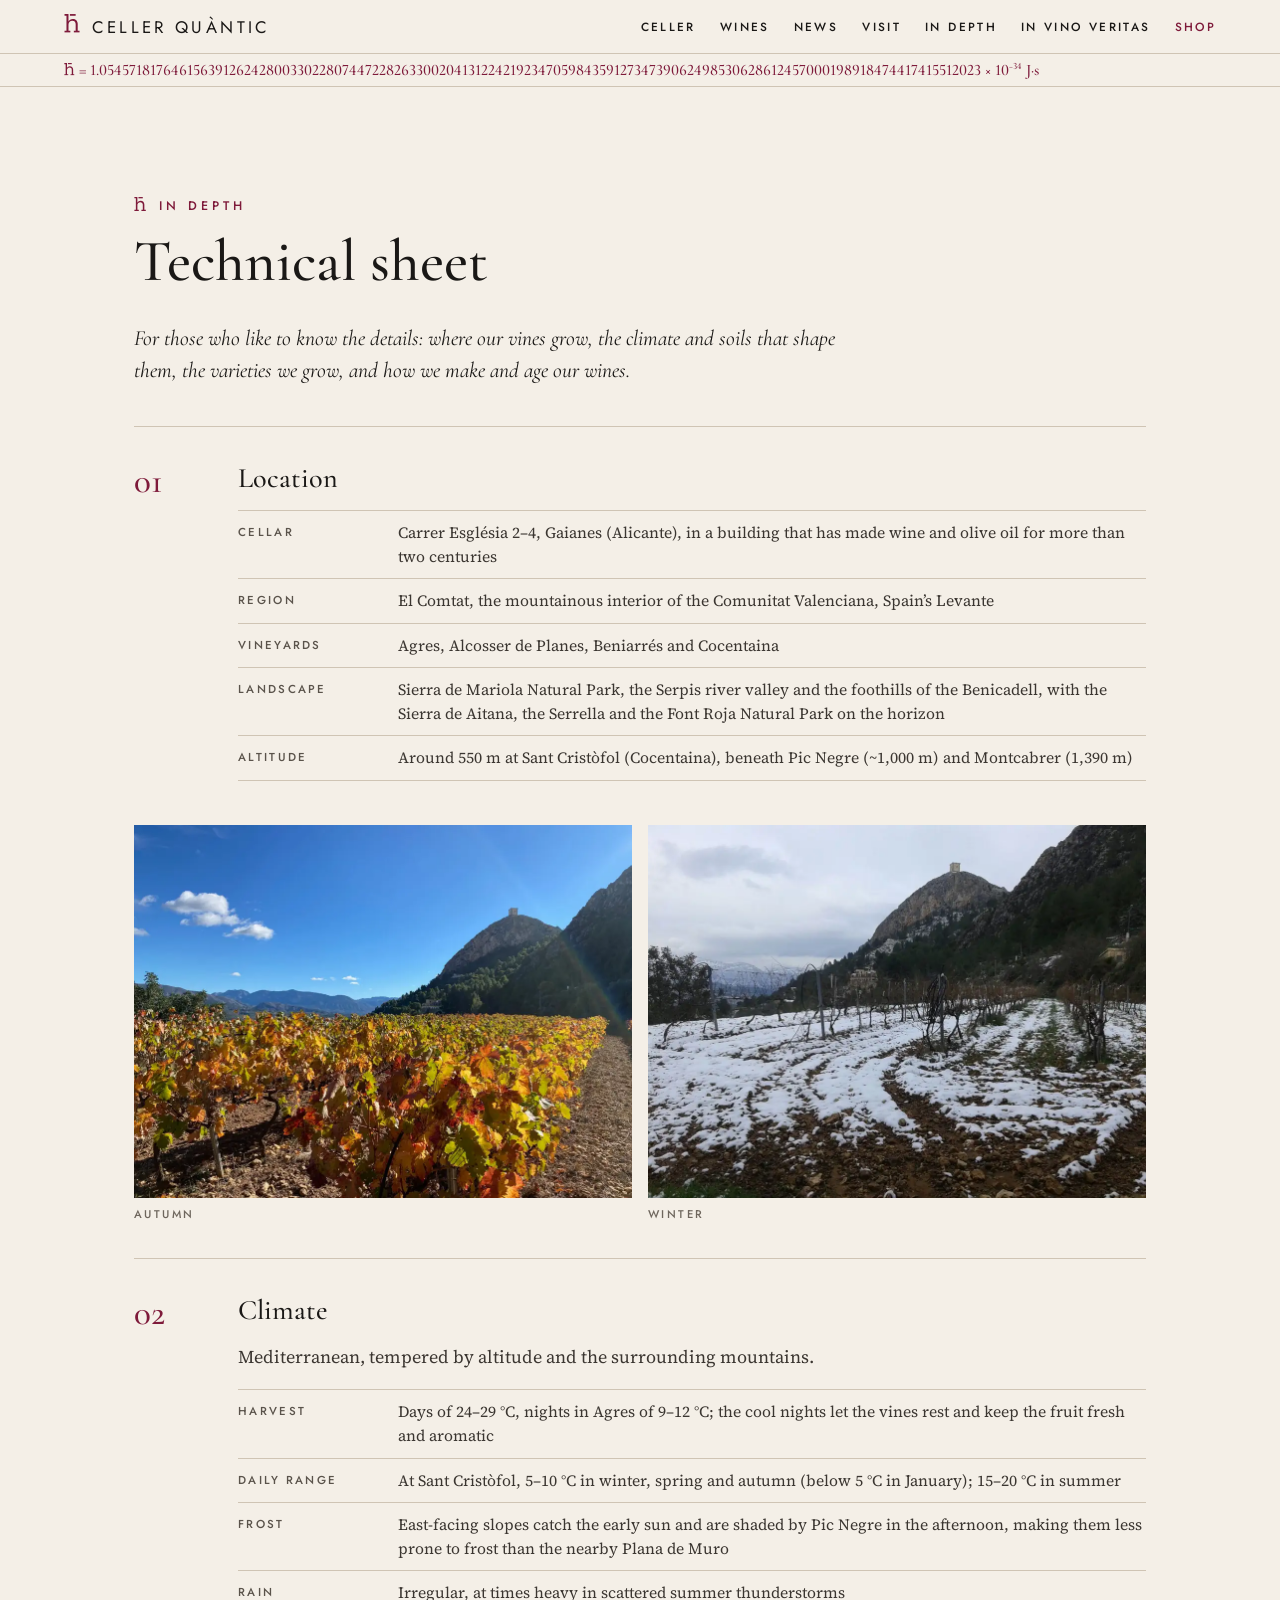
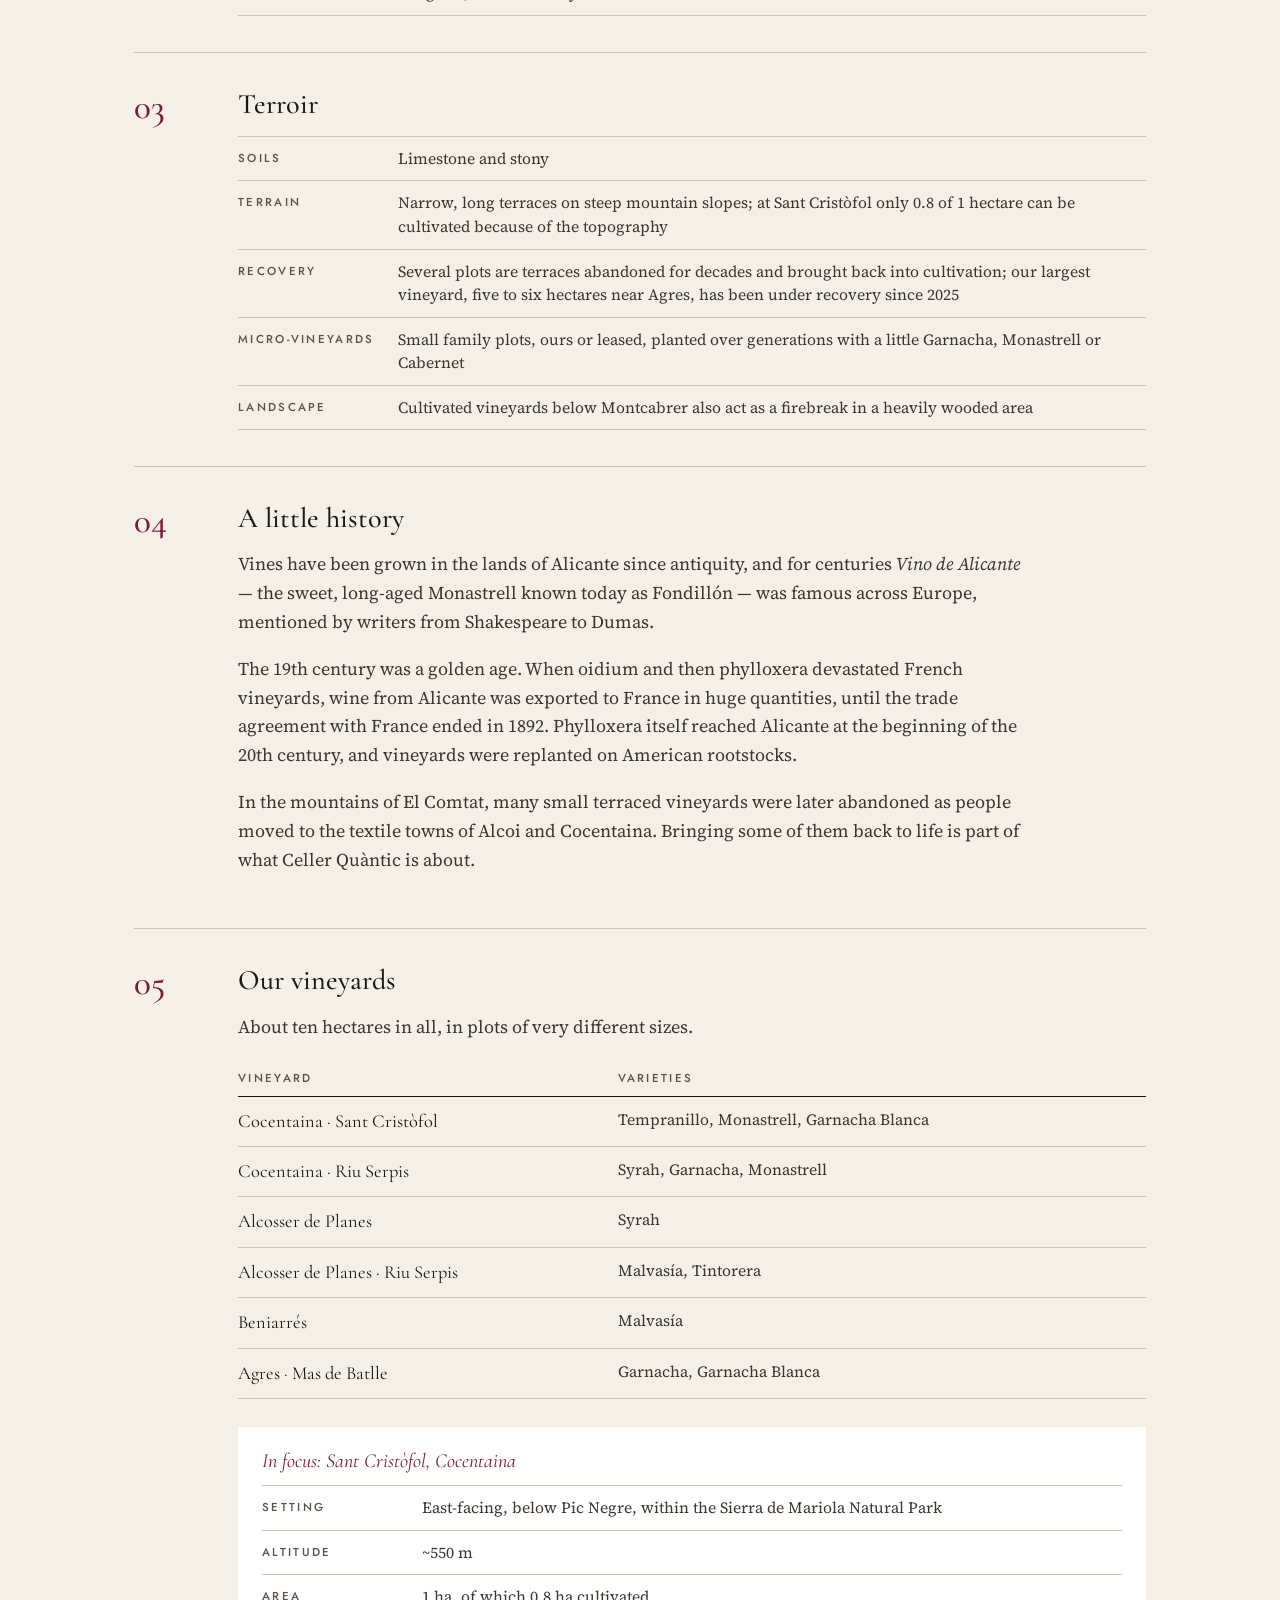
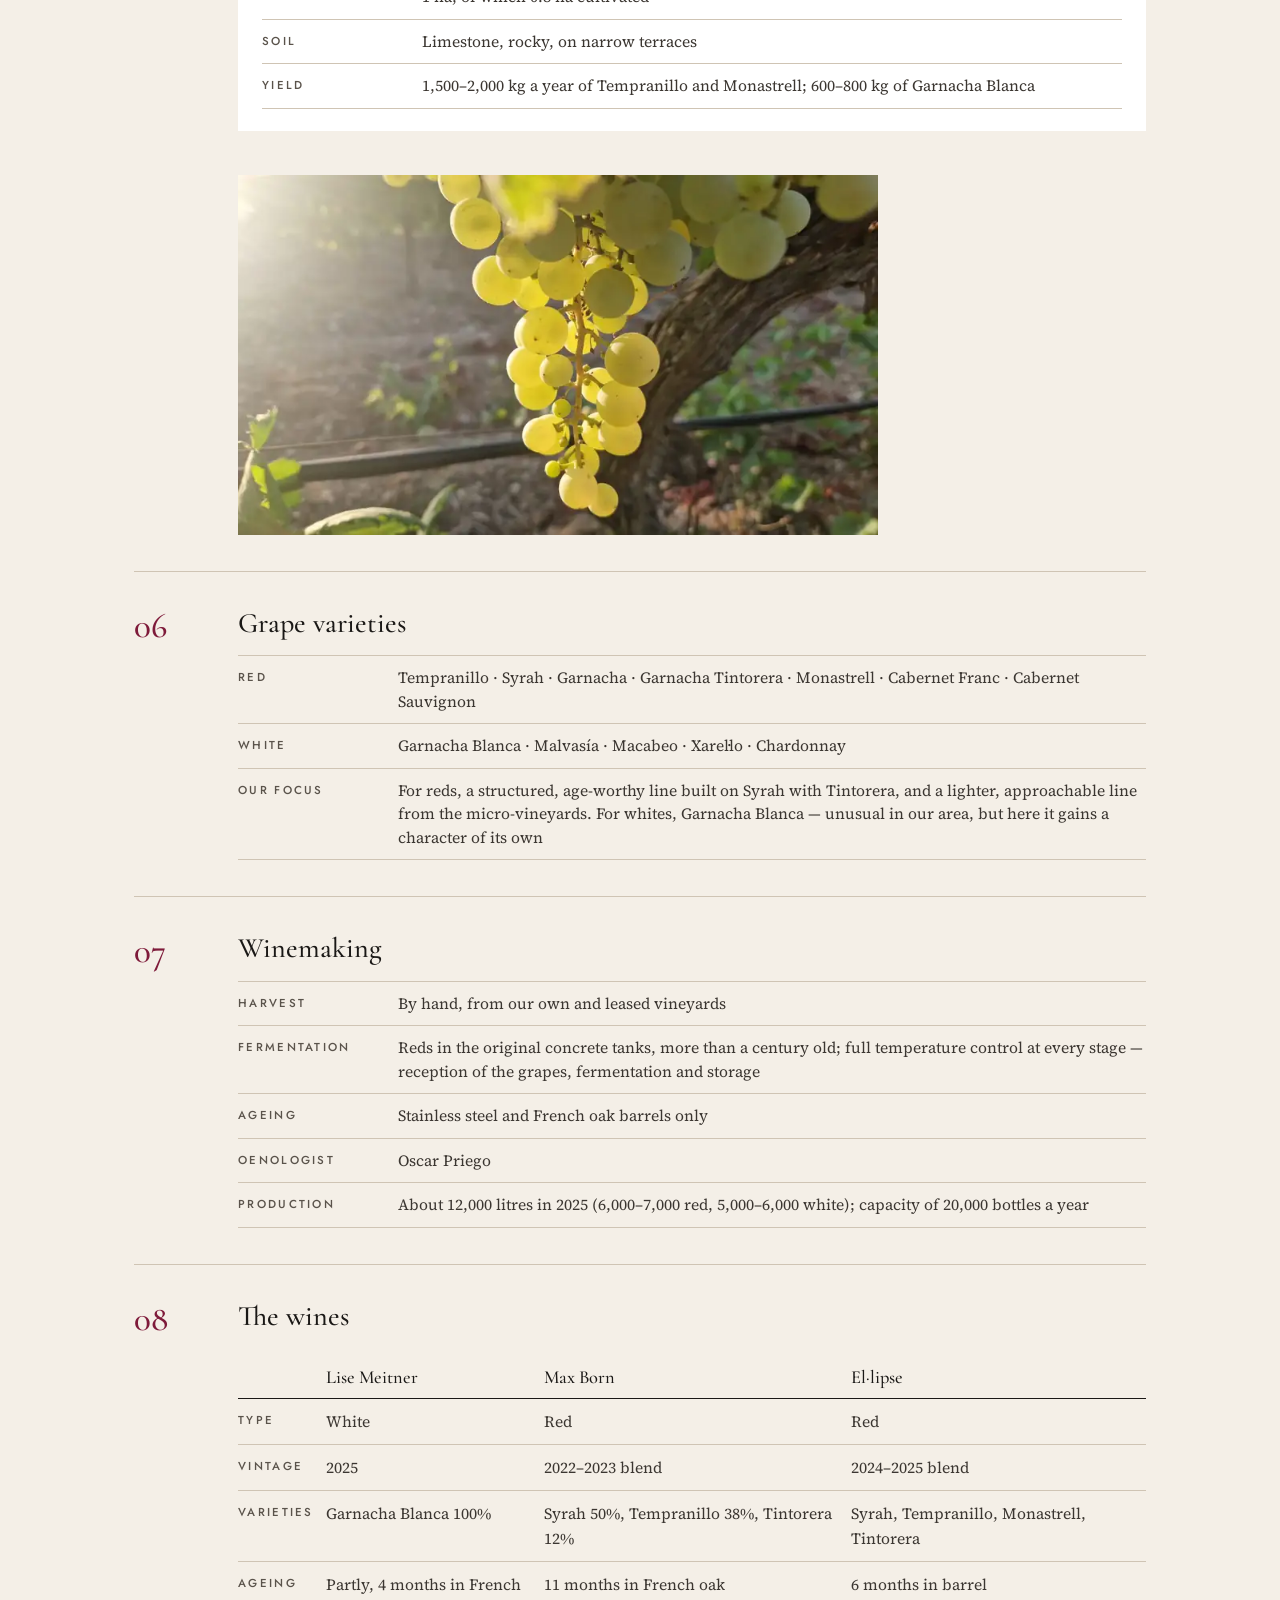
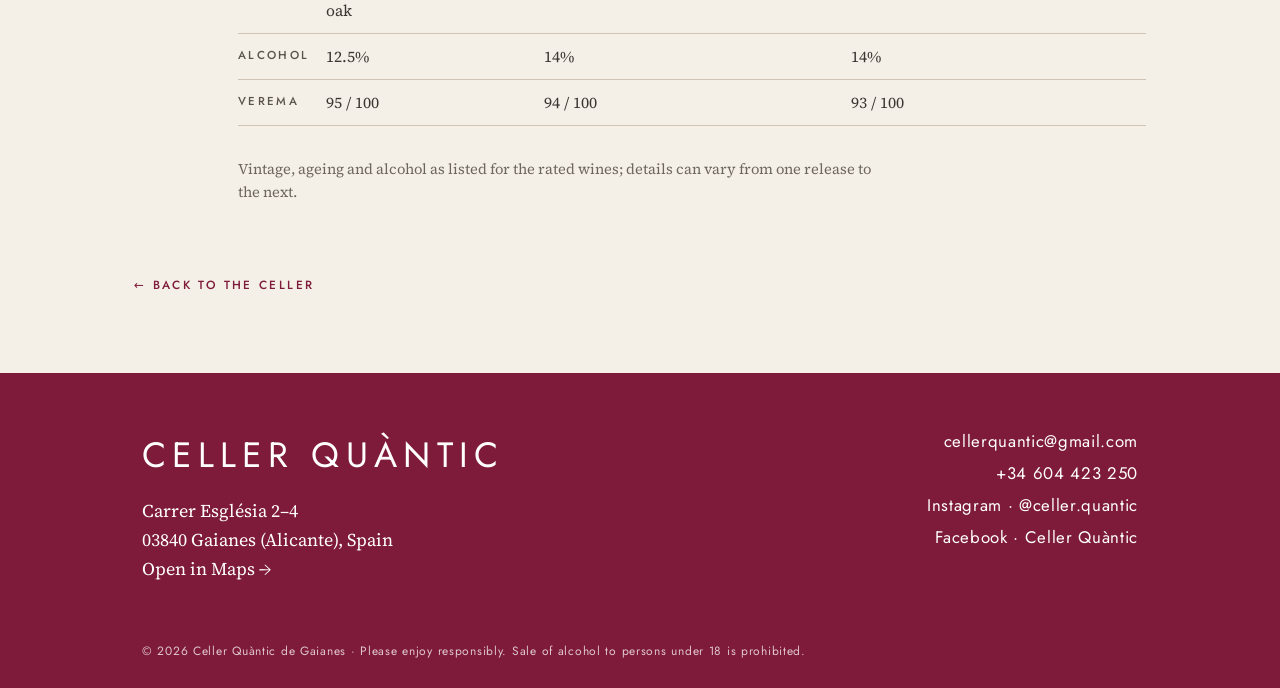
==== commit 9b76a470: "In depth: remove the cellar photo Co-Authored-By: Claude Opus 5.5 <noreply@anthropic.com> Claude-Ses" ====
--- a/indepth.html
+++ b/indepth.html
@@ -150,7 +150,6 @@
         </dl>
       </div>
     </div>
-    <figure class="sheet-fig narrow"><img src="img/barrels-1000.webp" srcset="img/barrels-640.webp 640w, img/barrels-1000.webp 1000w" sizes="(max-width:960px) 92vw, 640px" width="1000" height="800" loading="lazy" decoding="async" alt="French oak barrels, steel tanks and the old basket press in the cellar"></figure>
 
     <div class="sheet-sec" id="wines">
       <p class="sec-no">08</p>
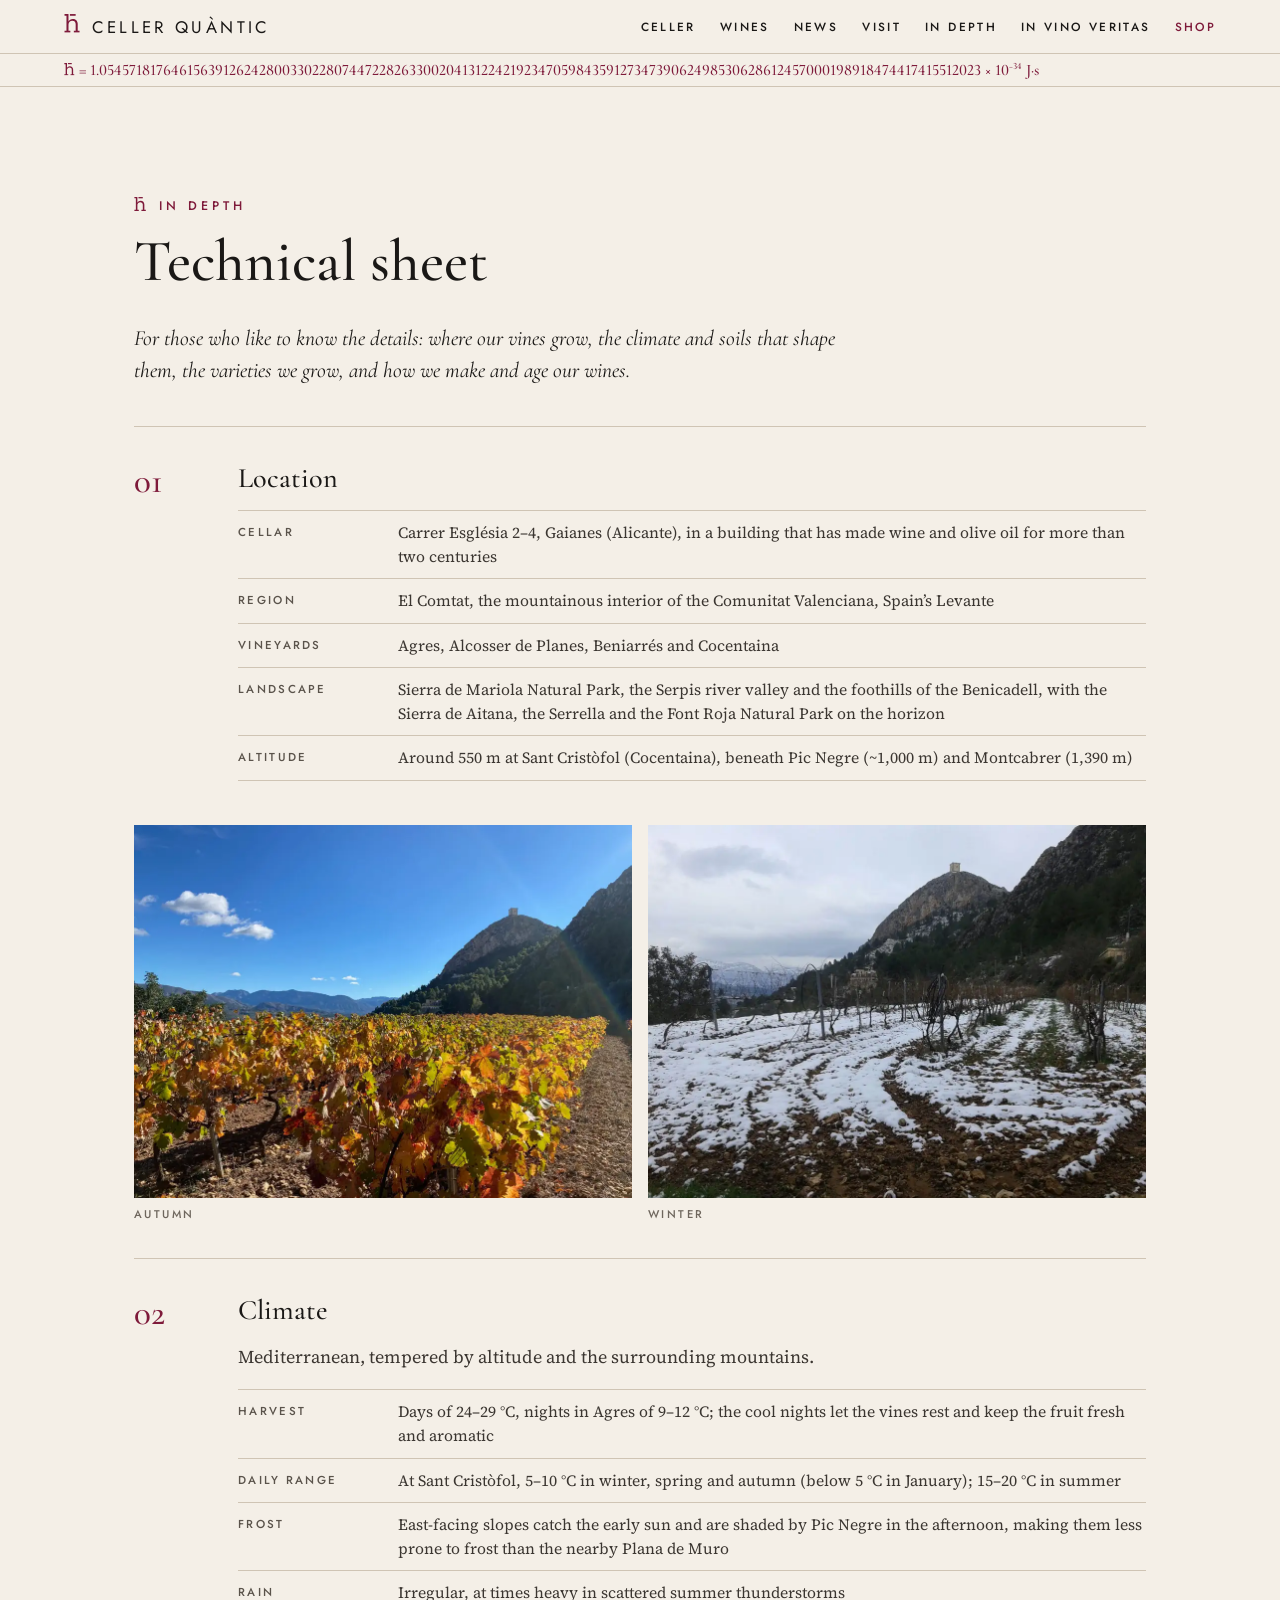
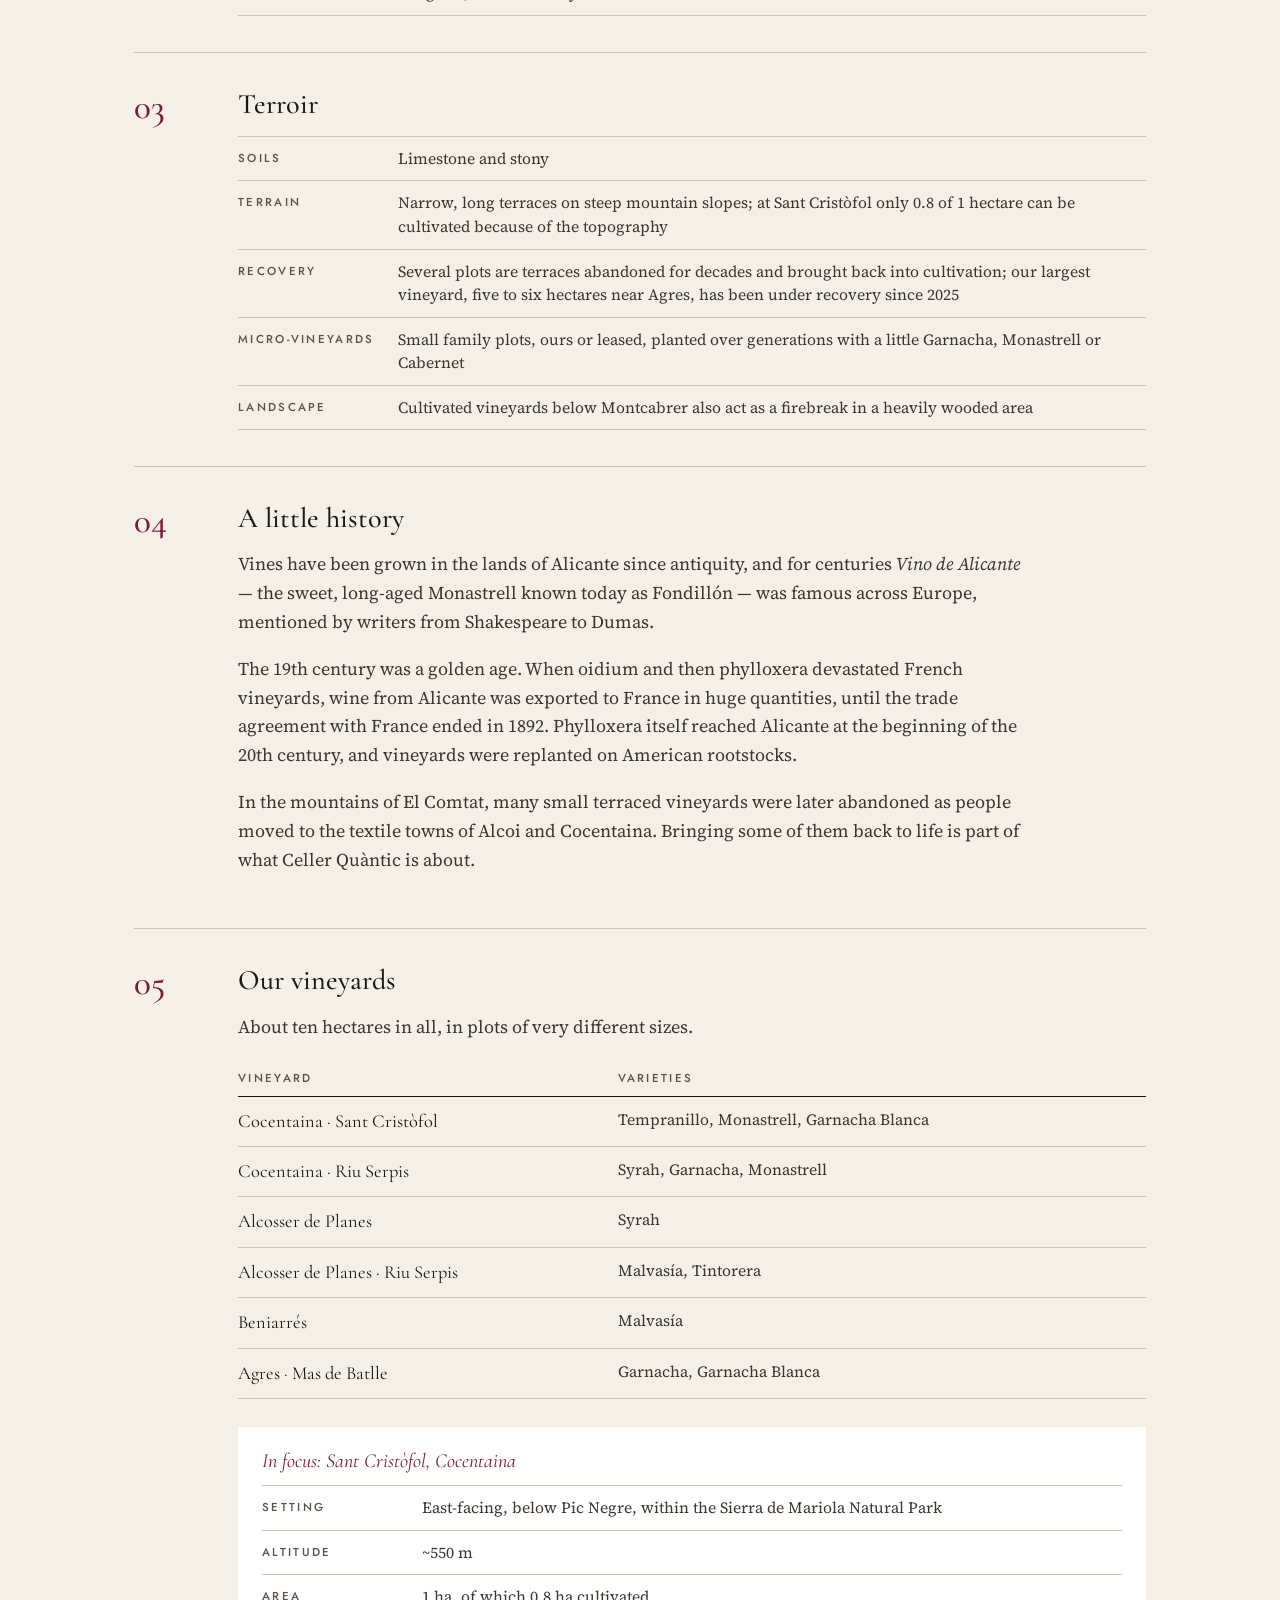
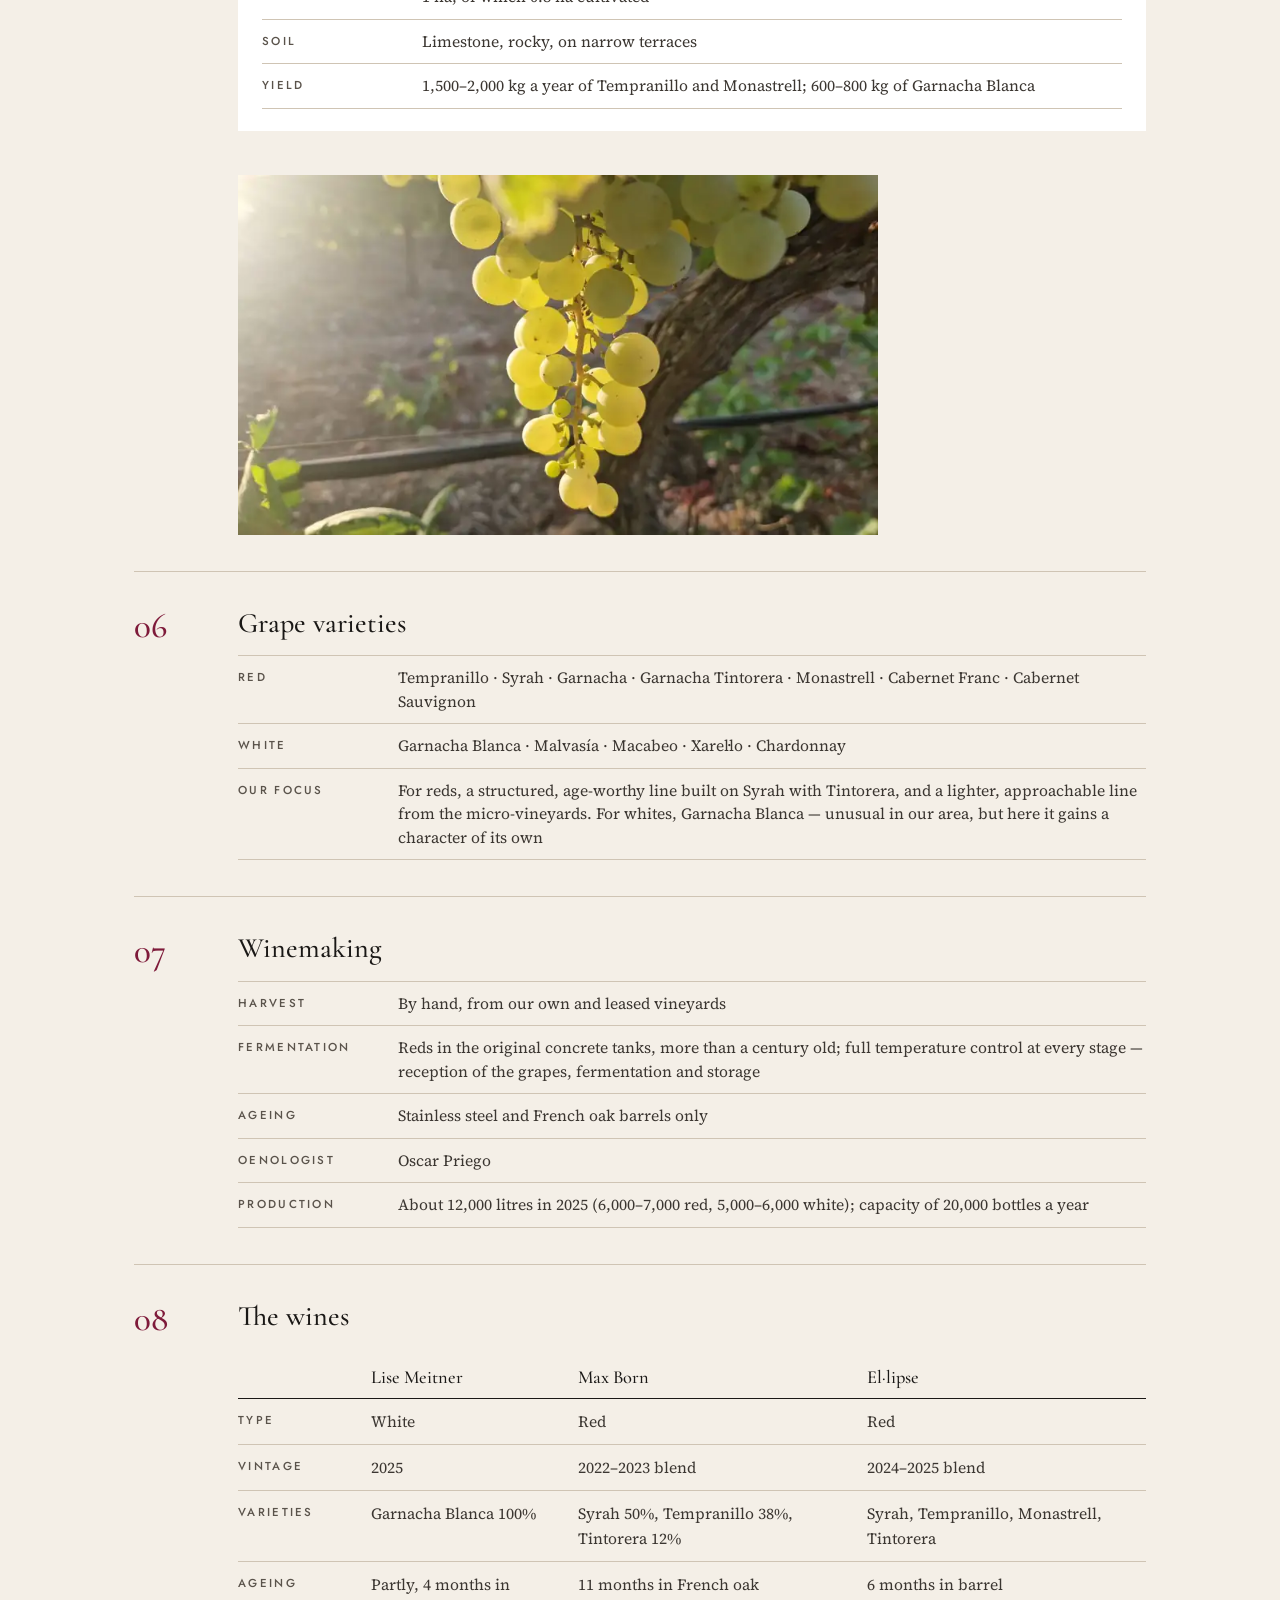
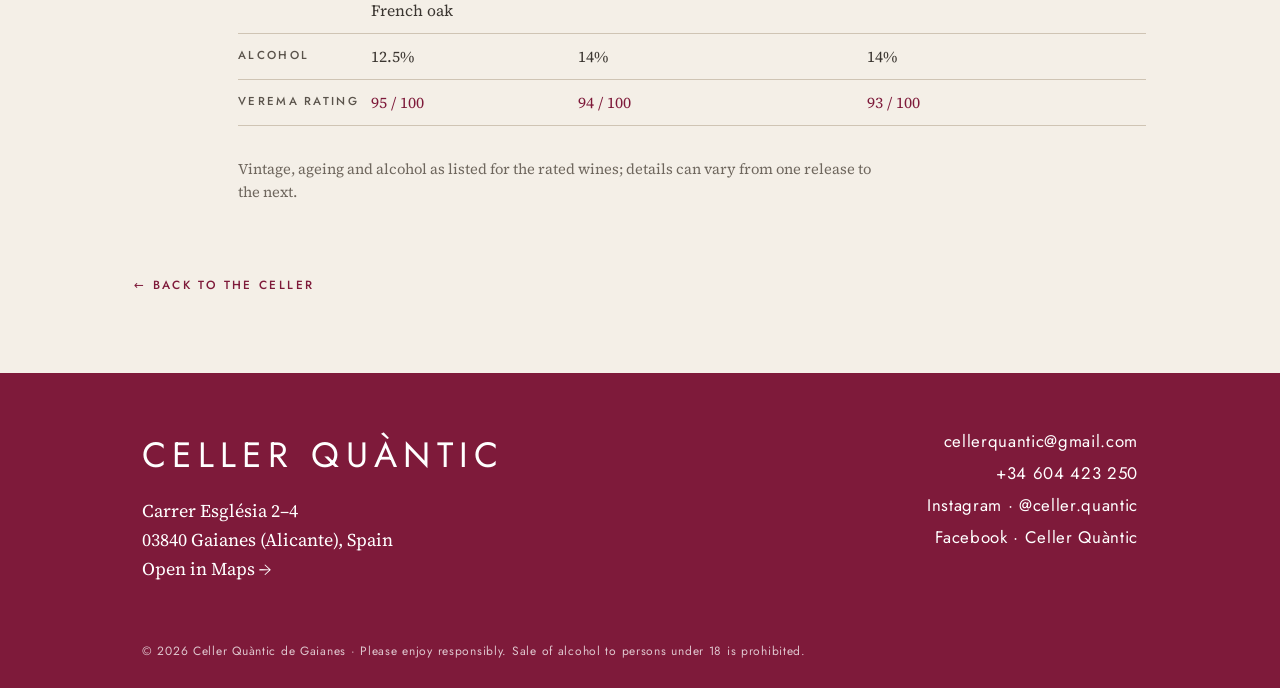
==== commit 828b4413: "In depth: label the Verema row as Verema rating, linked Co-Authored-By: Claude Opus 5.5 <noreply@ant" ====
--- a/indepth.html
+++ b/indepth.html
@@ -164,7 +164,7 @@
             <tr><th>Varieties</th><td>Garnacha Blanca 100%</td><td>Syrah 50%, Tempranillo 38%, Tintorera 12%</td><td>Syrah, Tempranillo, Monastrell, Tintorera</td></tr>
             <tr><th>Ageing</th><td>Partly, 4 months in French oak</td><td>11 months in French oak</td><td>6 months in barrel</td></tr>
             <tr><th>Alcohol</th><td>12.5%</td><td>14%</td><td>14%</td></tr>
-            <tr><th>Verema</th><td>95 / 100</td><td>94 / 100</td><td>93 / 100</td></tr>
+            <tr><th>Verema rating</th><td><a href="https://www.verema.com/vinos/163290-lise-meitner-2025" target="_blank" rel="noopener">95 / 100</a></td><td><a href="https://www.verema.com/vinos/163268-max-born-2022-2023" target="_blank" rel="noopener">94 / 100</a></td><td><a href="https://www.verema.com/vinos/163278-lipse-2024-2025" target="_blank" rel="noopener">93 / 100</a></td></tr>
           </tbody>
         </table>
         </div>
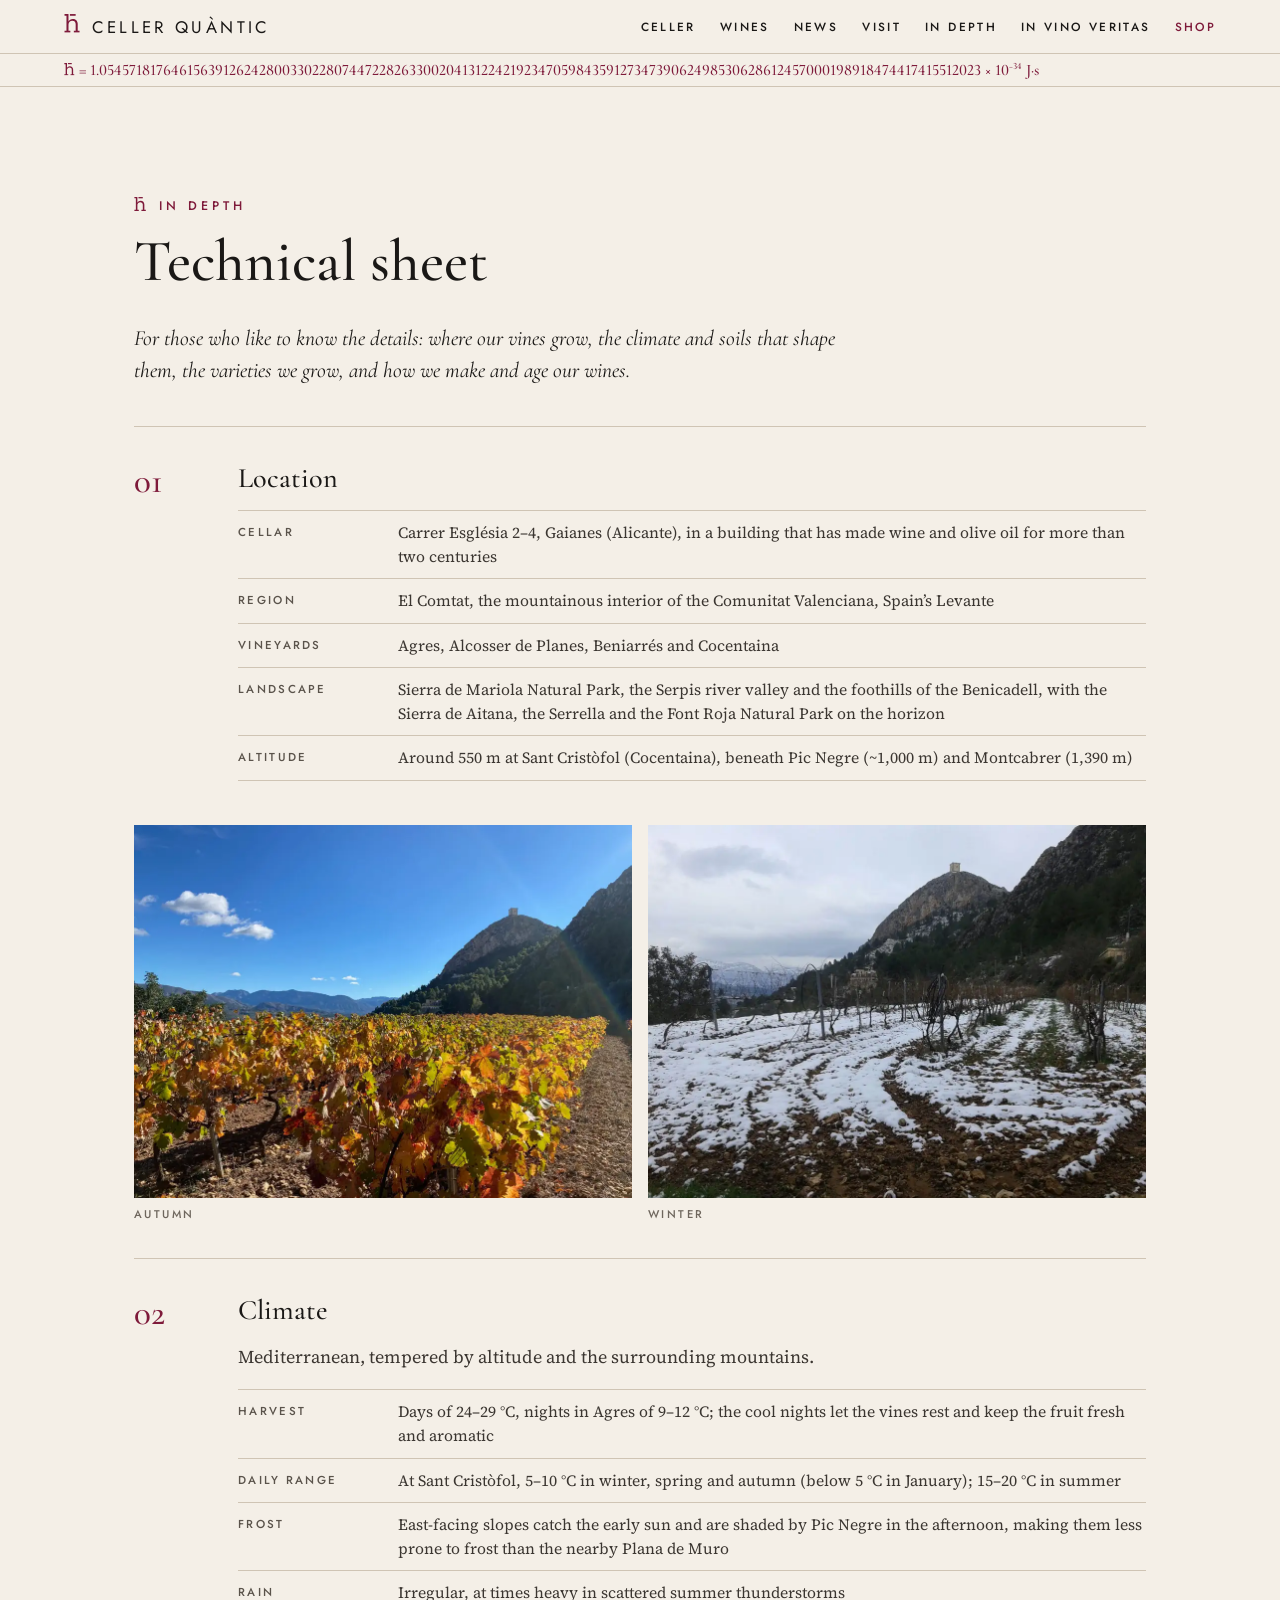
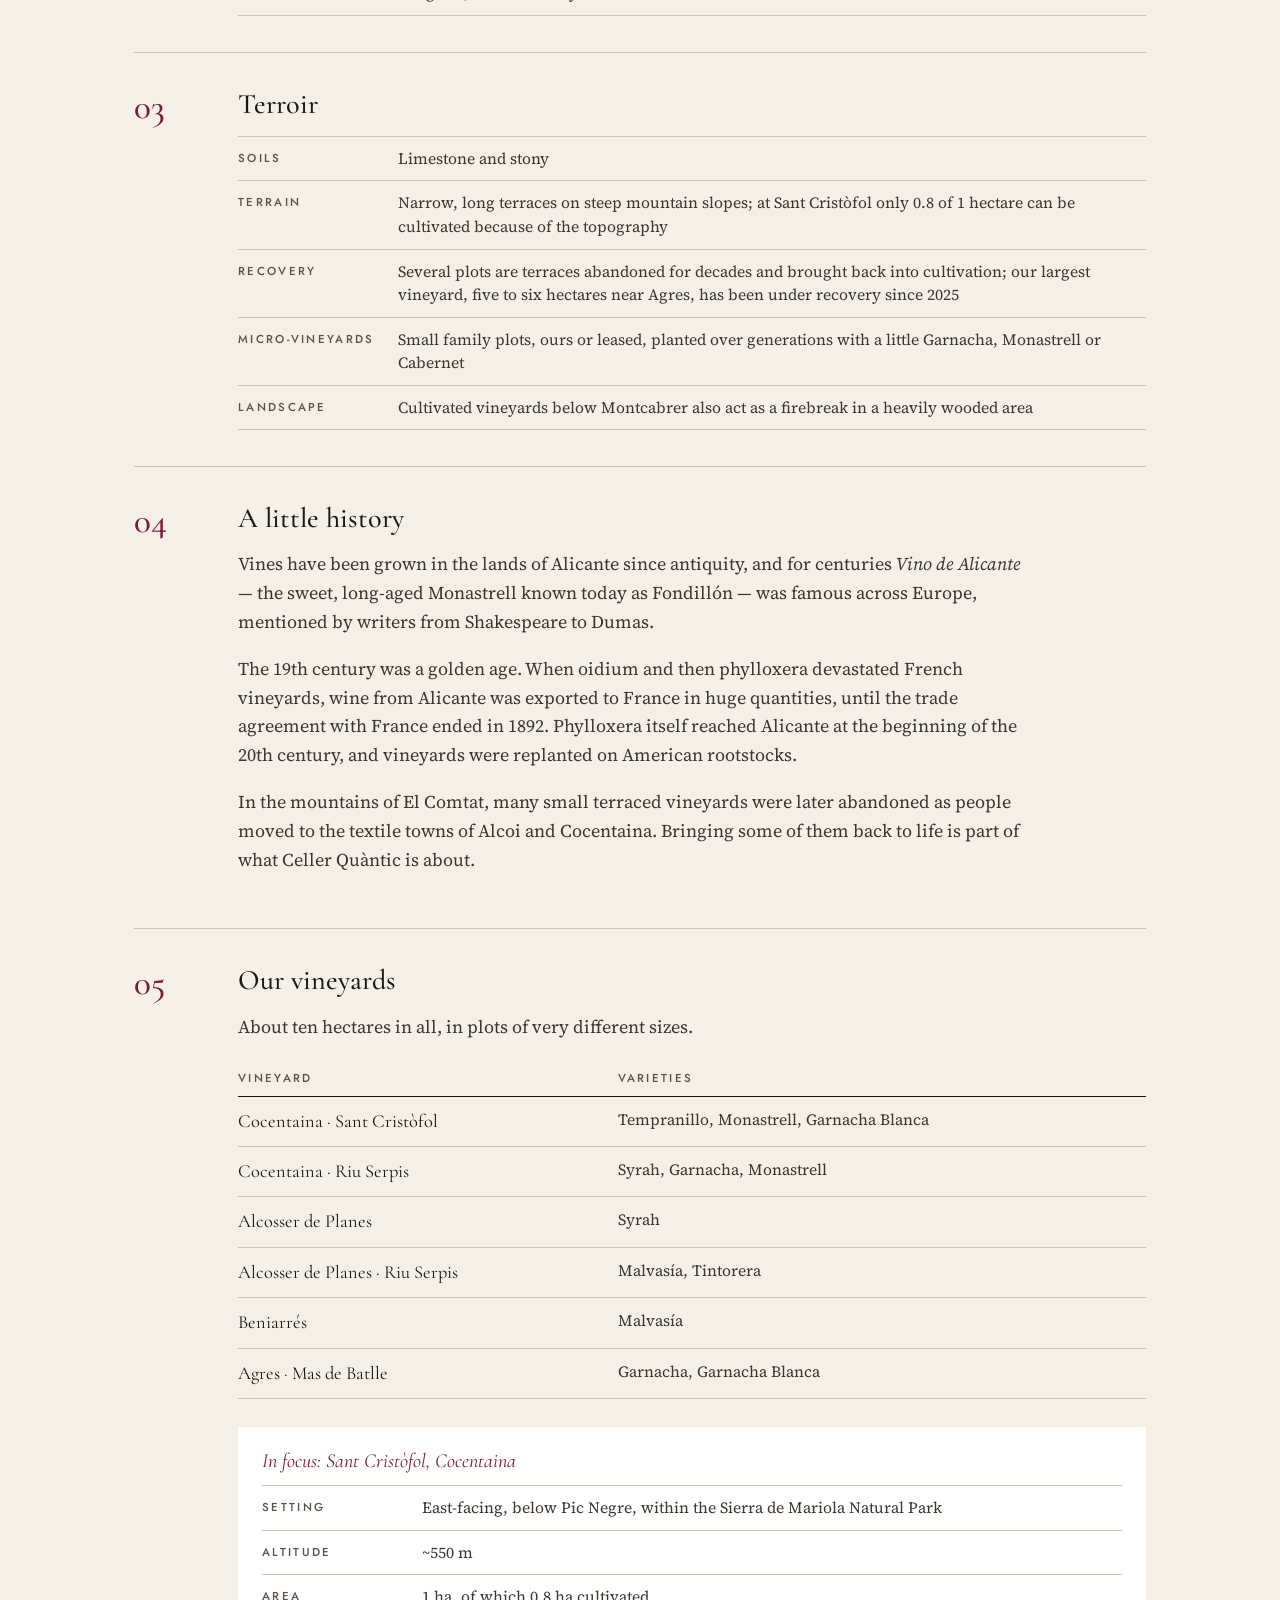
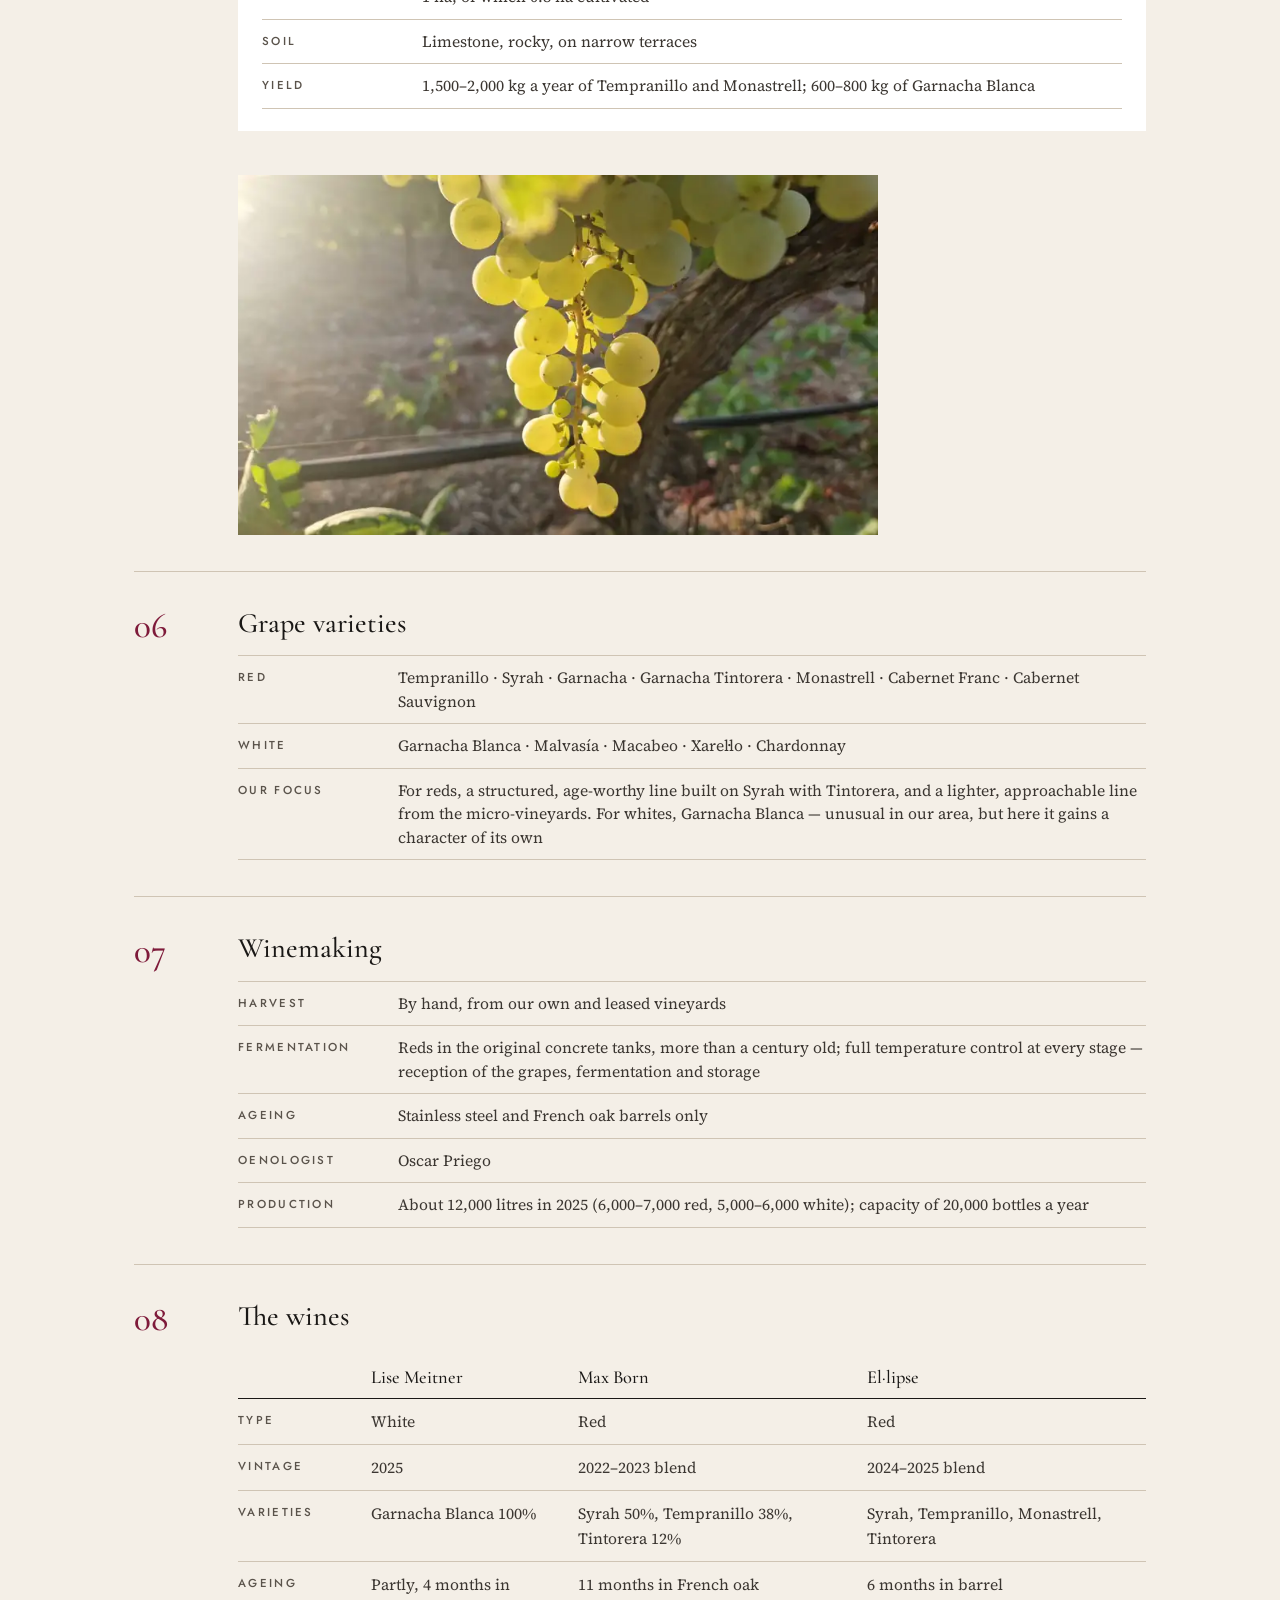
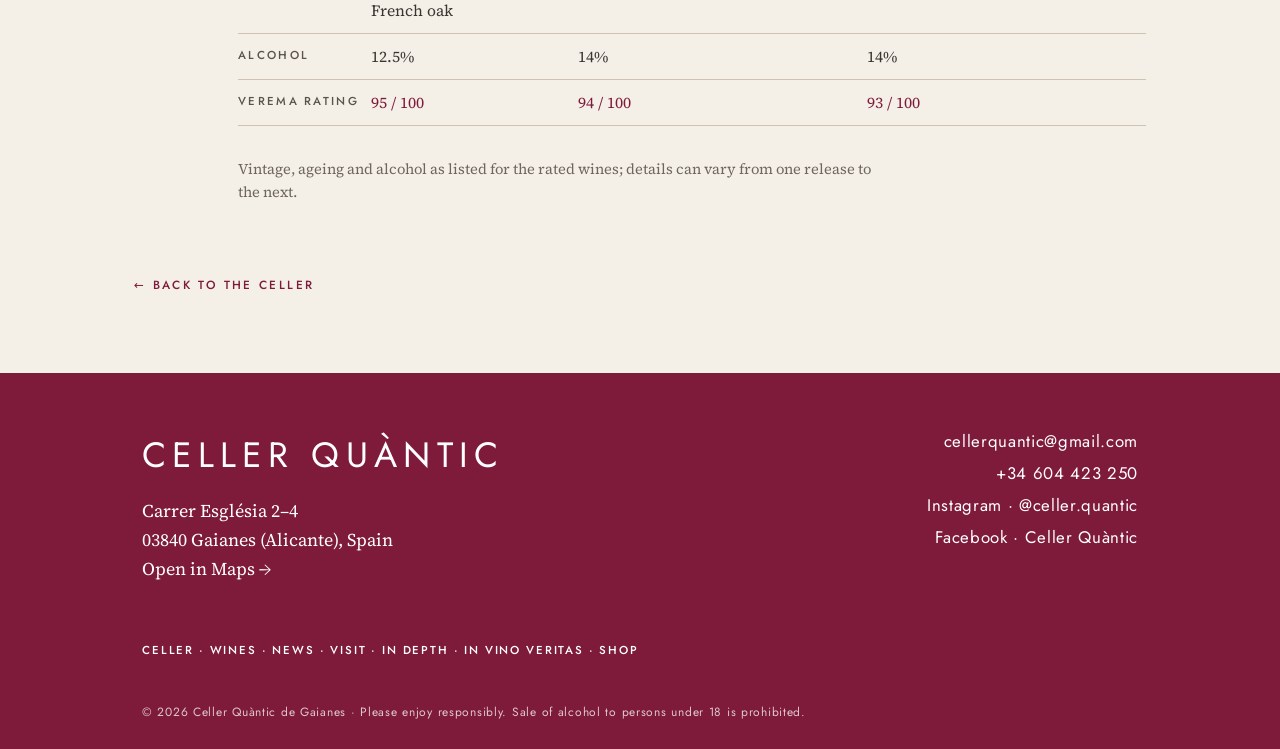
==== commit 42b2deed: "Phone menu with all pages; page links in the footer Phones get a Menu button opening every link (Cel" ====
--- a/indepth.html
+++ b/indepth.html
@@ -12,7 +12,7 @@
 <link rel="preconnect" href="https://fonts.googleapis.com">
 <link rel="preconnect" href="https://fonts.gstatic.com" crossorigin>
 <link href="https://fonts.googleapis.com/css2?family=Cormorant+Garamond:ital,wght@0,500;1,400&family=Jost:wght@500&family=Source+Serif+4:ital@0;1&display=swap" rel="stylesheet">
-<link rel="stylesheet" href="style.css?v=22">
+<link rel="stylesheet" href="style.css?v=23">
 </head>
 <body>
 <!-- ħ glyph, reused below with <use href="#hbar"> -->
@@ -25,13 +25,25 @@
   <a href="index.html" class="brand"><svg class="h"><use href="#hbar"/></svg>CELLER QUÀNTIC</a>
   <nav>
     <a href="index.html#celler">Celler</a>
-    <a href="index.html#wines" class="m">Wines</a>
+    <a href="index.html#wines">Wines</a>
     <a href="news.html">News</a>
-    <a href="index.html#visit" class="m">Visit</a>
+    <a href="index.html#visit">Visit</a>
     <a href="indepth.html">In depth</a>
-    <a href="invinoveritas.html" class="m">In vino veritas</a>
-    <a href="https://cellerquantic.com/en/tienda/" class="shop m">Shop</a>
+    <a href="invinoveritas.html">In vino veritas</a>
+    <a href="https://cellerquantic.com/en/tienda/" class="shop">Shop</a>
   </nav>
+  <details class="mnav">
+    <summary aria-label="Menu">Menu</summary>
+    <div class="mnav-panel">
+      <a href="index.html#celler">Celler</a>
+      <a href="index.html#wines">Wines</a>
+      <a href="news.html">News</a>
+      <a href="index.html#visit">Visit</a>
+      <a href="indepth.html">In depth</a>
+      <a href="invinoveritas.html">In vino veritas</a>
+      <a href="https://cellerquantic.com/en/tienda/" class="shop">Shop</a>
+    </div>
+  </details>
 </div>
 <div class="constant" aria-hidden="true"><span class="sym"><svg class="h"><use href="#hbar"/></svg> =&nbsp;</span><span class="digits">1.054571817646156391262428003302280744722826330020413122421923470598435912734739062498530628612457000198918474417415512023</span><span class="unit">&nbsp;× 10<sup>−34</sup> J·s</span></div>
 </header>
@@ -190,8 +202,10 @@
       <a href="https://www.facebook.com/people/Celler-Quantic/pfbid0MSVZubcacsqLArTwx1LvHVxtGXaPnpYdWrNw7Td5re9UEj4fRPdoDJPx1XbJZ3qLl/" target="_blank" rel="noopener">Facebook · Celler Quàntic</a>
     </div>
   </div>
+  <p class="band-links"><a href="index.html#celler">Celler</a> · <a href="index.html#wines">Wines</a> · <a href="news.html">News</a> · <a href="index.html#visit">Visit</a> · <a href="indepth.html">In depth</a> · <a href="invinoveritas.html">In vino veritas</a> · <a href="https://cellerquantic.com/en/tienda/">Shop</a></p>
   <p class="small">© 2026 Celler Quàntic de Gaianes · Please enjoy responsibly. Sale of alcohol to persons under 18 is prohibited.</p>
 </footer>
 
+<script>document.querySelectorAll(".mnav a").forEach(function(a){a.addEventListener("click",function(){a.closest("details").removeAttribute("open")})})</script>
 </body>
 </html>
--- a/style.css
+++ b/style.css
@@ -56,6 +56,18 @@
 .constant .sym,.constant .unit{flex:none}
 .constant sup{font-size:.6em}
 
+/* phone menu */
+.mnav{display:none;position:relative}
+.mnav summary{list-style:none;cursor:pointer;font:500 .74rem var(--caps);letter-spacing:.2em;text-transform:uppercase;color:var(--ink);padding:6px 0 6px 12px}
+.mnav summary::-webkit-details-marker{display:none}
+.mnav summary::after{content:"";display:inline-block;width:.5em;height:.5em;margin-left:.6em;border-right:1.5px solid currentColor;border-bottom:1.5px solid currentColor;transform:translateY(-.2em) rotate(45deg)}
+.mnav[open] summary::after{transform:translateY(.1em) rotate(-135deg)}
+.mnav-panel{position:absolute;right:calc(-1 * var(--pad));top:calc(100% + 15px);min-width:220px;background:var(--paper);border:1px solid var(--line);border-right:0;box-shadow:0 12px 24px rgba(26,24,22,.12);padding:6px 0}
+.mnav-panel a{display:block;padding:12px 22px;font:500 .78rem var(--caps);letter-spacing:.18em;text-transform:uppercase;color:var(--ink)}
+.mnav-panel a+a{border-top:1px solid var(--line)}
+.mnav-panel a.shop{color:var(--accent)}
+.band-links{max-width:calc(var(--max) - 2*72px);margin:36px auto 0;font:500 .72rem/2.2 var(--caps);letter-spacing:.16em;text-transform:uppercase}
+
 /* hero */
 .hero{position:relative;height:min(84vh,780px);min-height:480px;padding:0;overflow:hidden;background:#5b6b3a center/cover no-repeat}
 .hero img{position:absolute;inset:0;width:100%;height:100%;object-fit:cover;object-position:50% 45%}
@@ -186,6 +198,9 @@
 
 /* responsive */
 @media (max-width:960px){
+  .nav nav{display:none}
+  .mnav{display:block}
+  .brand{white-space:nowrap}
   .sheet-sec{grid-template-columns:minmax(0,1fr);gap:8px}
   .sheet-fig.narrow{margin-left:0}
   .visit-img{padding:0}
@@ -193,7 +208,6 @@
   .hero img{position:relative;inset:auto;height:auto;aspect-ratio:1448/1086;object-position:50% 50%}
   .hero::after{display:none}
   .hero-text{position:relative;padding:28px var(--pad) 36px}
-  .nav nav a:not(.m){display:none}
   .cols,.label-grid{grid-template-columns:1fr;gap:24px}
   .label-fig{margin-bottom:12px}
   .label-text .bigh{display:none}
@@ -210,10 +224,6 @@
   .winespec{min-width:520px}
   .plot-card{padding:16px}
     .brand{font-size:.85rem;letter-spacing:.14em}
-  .nav nav{gap:14px}
-  .nav nav a[href="index.html#visit"],.nav nav a[href="index.html#wines"]{display:none}
-  .nav nav a,.brand{white-space:nowrap}
-  .nav nav a{letter-spacing:.14em}
   .grid4{grid-template-columns:1fr}
     .press li{grid-template-columns:1fr auto;gap:4px 12px}
   .press time{grid-column:1/-1}
